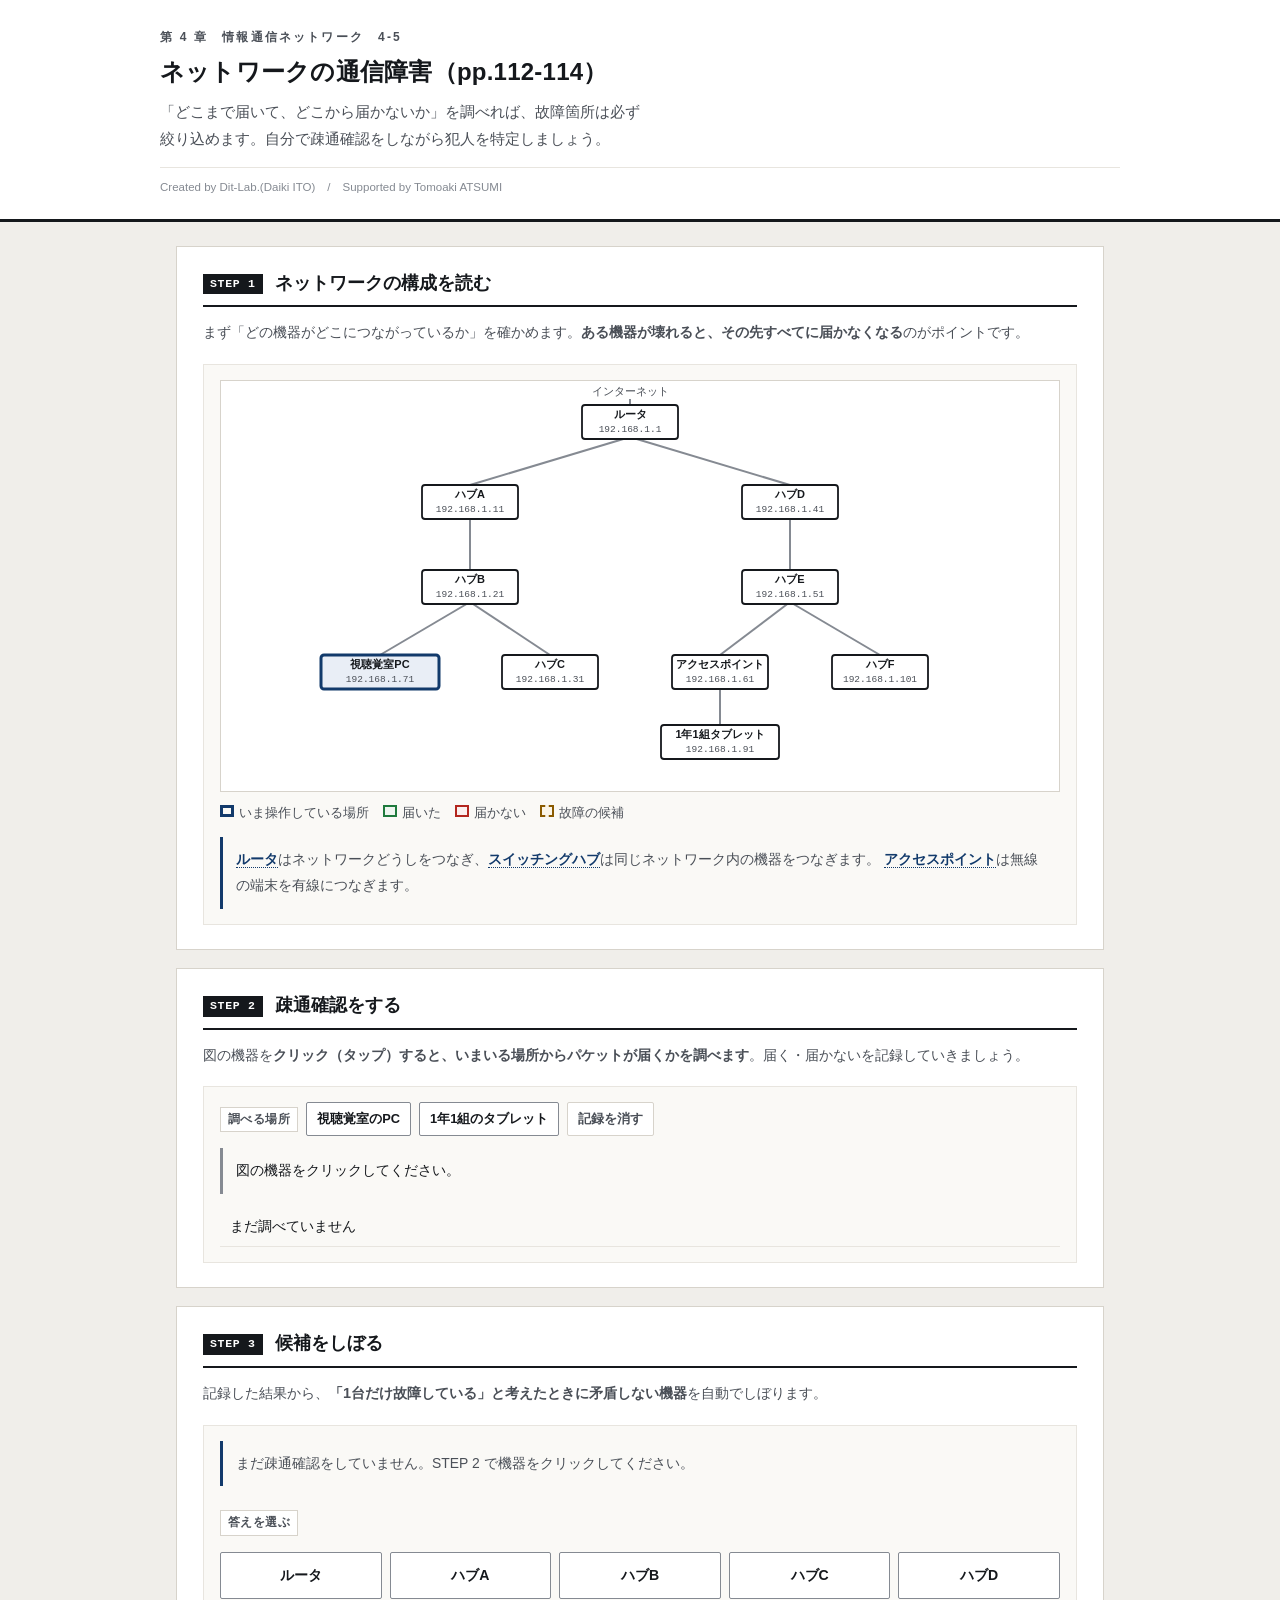
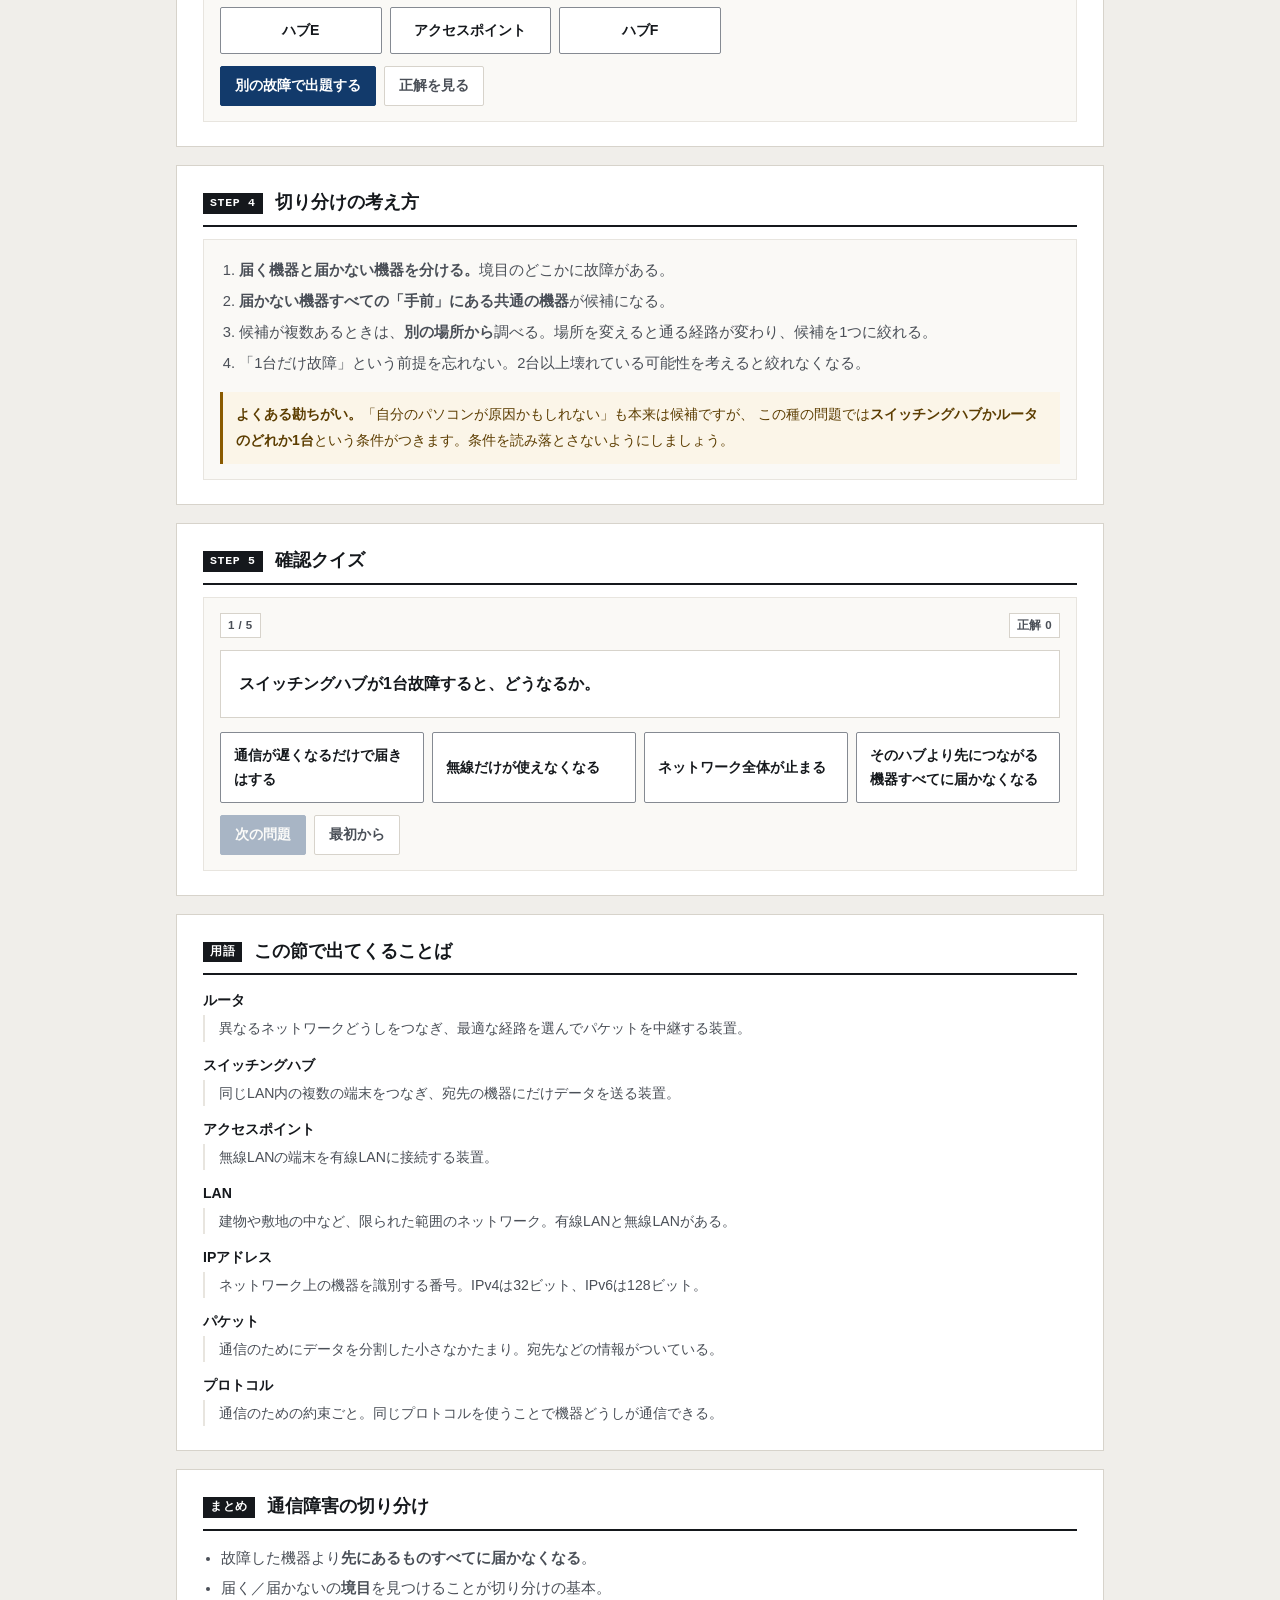
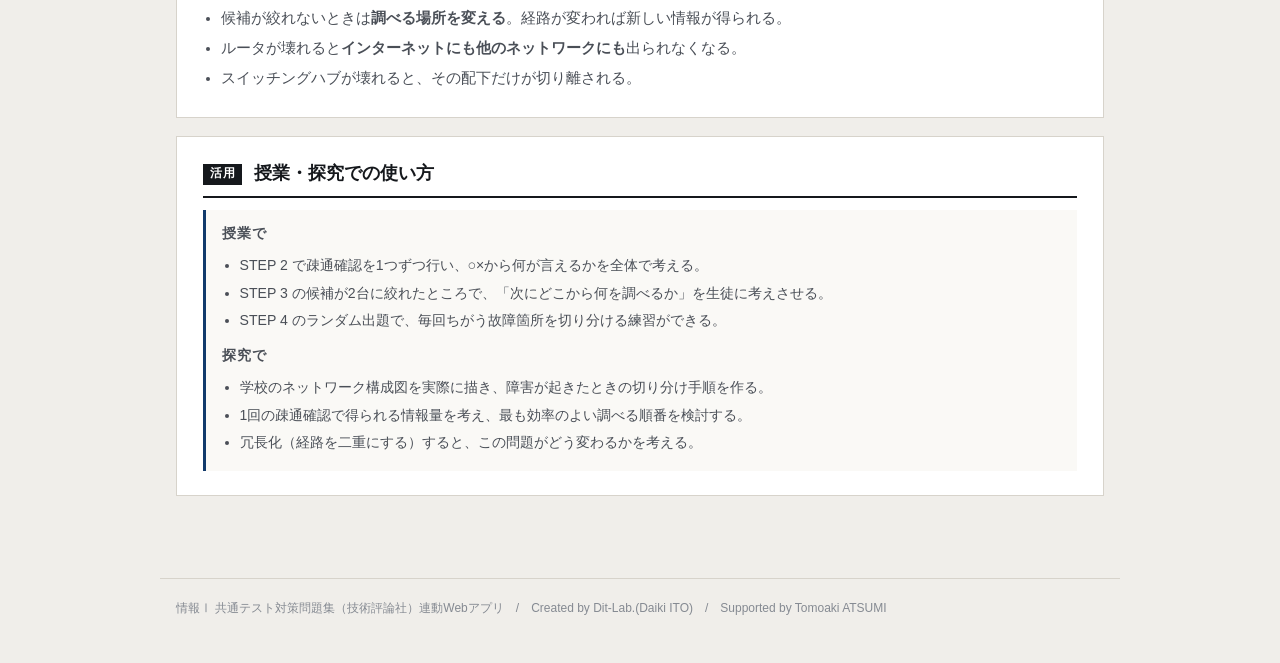
==== index.html @ 3ddbb8f8 "feat: Streamlit版を静的Webアプリ化。疎通確認による切り分け・候補の自動絞り込み・ランダム出題に対応" ====
<!DOCTYPE html>
<html lang="ja">
<head>
<meta charset="UTF-8">
<meta name="viewport" content="width=device-width, initial-scale=1.0">
<title>ネットワークの通信障害｜情報Ⅰ共通テスト対策問題集</title>
<meta name="description" content="「どこまで届いて、どこから届かないか」を調べれば、故障箇所は必ず絞り込めます。自分で疎通確認をしながら犯人を特定しましょう。">
<link rel="icon" href="data:image/svg+xml,%3Csvg xmlns=%22http://www.w3.org/2000/svg%22 viewBox=%220 0 32 32%22%3E%3Crect width=%2232%22 height=%2232%22 fill=%22%2315181c%22/%3E%3Ctext x=%2216%22 y=%2222%22 font-size=%2218%22 font-family=%22monospace%22 fill=%22%23fff%22 text-anchor=%22middle%22%3E01%3C/text%3E%3C/svg%3E">
<link rel="stylesheet" href="css/style.css">
<link rel="stylesheet" href="css/app.css">
</head>
<body>

<header class="app-header">
  <div class="inner">
    <span class="eyebrow">第 4 章　情報通信ネットワーク　4-5</span>
    <h1>ネットワークの通信障害（pp.112-114）</h1>
    <p class="lead">「どこまで届いて、どこから届かないか」を調べれば、故障箇所は必ず絞り込めます。自分で疎通確認をしながら犯人を特定しましょう。</p>
    <p class="credit">Created by Dit-Lab.(Daiki ITO)　/　Supported by Tomoaki ATSUMI</p>
  </div>
</header>

<main class="wrap">
  <section class="step" id="step1">
    <h2><span class="no">STEP 1</span>ネットワークの構成を読む</h2>
    <p class="desc">まず「どの機器がどこにつながっているか」を確かめます。<strong>ある機器が壊れると、その先すべてに届かなくなる</strong>のがポイントです。</p>

    <div class="panel">
      <div id="topoBox"></div>
      <div class="legend2" style="display:flex;gap:14px;flex-wrap:wrap;font-size:.79rem;color:var(--ink-2);margin-top:10px;align-items:center">
        <span><i style="display:inline-block;width:14px;height:12px;border:3px solid #123a6b;margin-right:5px"></i>いま操作している場所</span>
        <span><i style="display:inline-block;width:14px;height:12px;border:2px solid #1f7a3d;background:#eef6f0;margin-right:5px"></i>届いた</span>
        <span><i style="display:inline-block;width:14px;height:12px;border:2px solid #b3261e;background:#fbefee;margin-right:5px"></i>届かない</span>
        <span><i style="display:inline-block;width:14px;height:12px;border:2px dashed #8a5a00;background:#fbf5e8;margin-right:5px"></i>故障の候補</span>
      </div>
      <div class="note info" style="margin-top:12px">
        <span class="term" data-t="ルータ">ルータ</span>はネットワークどうしをつなぎ、<span class="term" data-t="スイッチングハブ">スイッチングハブ</span>は同じネットワーク内の機器をつなぎます。
        <span class="term" data-t="アクセスポイント">アクセスポイント</span>は無線の端末を有線につなぎます。
      </div>
    </div>
  </section>

  <section class="step" id="step2">
    <h2><span class="no">STEP 2</span>疎通確認をする</h2>
    <p class="desc">図の機器を<strong>クリック（タップ）すると、いまいる場所からパケットが届くかを調べます</strong>。届く・届かないを記録していきましょう。</p>

    <div class="panel">
      <div class="btn-row" style="margin-bottom:12px">
        <span class="badge">調べる場所</span>
        <button class="btn sm" data-from="pc1">視聴覚室のPC</button>
        <button class="btn sm" data-from="tab1">1年1組のタブレット</button>
        <button class="btn sm ghost" id="clearPing">記録を消す</button>
      </div>
      <div class="note" id="pingMsg">図の機器をクリックしてください。</div>
      <div class="tbl-scroll" style="margin-top:12px"><table class="tbl" id="pingTable"></table></div>
    </div>
  </section>

  <section class="step" id="step3">
    <h2><span class="no">STEP 3</span>候補をしぼる</h2>
    <p class="desc">記録した結果から、<strong>「1台だけ故障している」と考えたときに矛盾しない機器</strong>を自動でしぼります。</p>
    <div class="panel">
      <div class="note" id="suspectNote"></div>
      <div class="suspects" id="suspectList"></div>
      <div class="btn-row" style="margin-top:14px">
        <span class="badge">答えを選ぶ</span>
        <div class="choice4" id="answerBox" style="margin-top:8px;width:100%"></div>
      </div>
      <div class="note" id="answerFb" hidden style="margin-top:12px"></div>
      <div class="btn-row" style="margin-top:12px">
        <button class="btn primary" id="newCase">別の故障で出題する</button>
        <button class="btn ghost" id="reveal">正解を見る</button>
      </div>
    </div>
  </section>

  <section class="step" id="step4">
    <h2><span class="no">STEP 4</span>切り分けの考え方</h2>
    <div class="panel">
      <ol style="margin:0;padding-left:1.3em;color:var(--ink-2);font-size:.92rem;line-height:2.1">
        <li><strong>届く機器と届かない機器を分ける。</strong>境目のどこかに故障がある。</li>
        <li><strong>届かない機器すべての「手前」にある共通の機器</strong>が候補になる。</li>
        <li>候補が複数あるときは、<strong>別の場所から</strong>調べる。場所を変えると通る経路が変わり、候補を1つに絞れる。</li>
        <li>「1台だけ故障」という前提を忘れない。2台以上壊れている可能性を考えると絞れなくなる。</li>
      </ol>
      <div class="note warn" style="margin-top:14px">
        <strong>よくある勘ちがい。</strong>「自分のパソコンが原因かもしれない」も本来は候補ですが、
        この種の問題では<strong>スイッチングハブかルータのどれか1台</strong>という条件がつきます。条件を読み落とさないようにしましょう。
      </div>
    </div>
  </section>

  <section class="step" id="step5">
    <h2><span class="no">STEP 5</span>確認クイズ</h2>
    <div class="panel">
      <div class="qhead">
        <span class="badge" id="qProgress">1 / 1</span>
        <span class="badge">正解 <span class="score" id="qScore">0</span></span>
      </div>
      <div class="card-q"><div class="q-scene" id="qText"></div></div>
      <div class="choice4" id="qChoices"></div>
      <div class="note" id="qFb" hidden style="margin-top:12px"></div>
      <div class="btn-row" style="margin-top:12px">
        <button class="btn primary" id="qNext" disabled>次の問題</button>
        <button class="btn ghost" id="qReset">最初から</button>
      </div>
    </div>
  </section>

  <section class="step" id="glossary">
    <h2><span class="no">用語</span>この節で出てくることば</h2>
    <div id="glossBox"></div>
  </section>

  <section class="step">
    <h2><span class="no">まとめ</span>通信障害の切り分け</h2>
    <ul style="margin:0;padding-left:1.2em;color:var(--ink-2);font-size:.92rem;line-height:2.05">
      <li>故障した機器より<strong>先にあるものすべてに届かなくなる</strong>。</li>
      <li>届く／届かないの<strong>境目</strong>を見つけることが切り分けの基本。</li>
      <li>候補が絞れないときは<strong>調べる場所を変える</strong>。経路が変われば新しい情報が得られる。</li>
      <li>ルータが壊れると<strong>インターネットにも他のネットワークにも</strong>出られなくなる。</li>
      <li>スイッチングハブが壊れると、その配下だけが切り離される。</li>
    </ul>
  </section>

  <section class="step">
    <h2><span class="no">活用</span>授業・探究での使い方</h2>
    <div class="use-note">
      <h3>授業で</h3>
      <ul>
        <li>STEP 2 で疎通確認を1つずつ行い、○×から何が言えるかを全体で考える。</li>
        <li>STEP 3 の候補が2台に絞れたところで、「次にどこから何を調べるか」を生徒に考えさせる。</li>
        <li>STEP 4 のランダム出題で、毎回ちがう故障箇所を切り分ける練習ができる。</li>
      </ul>
      <h3 style="margin-top:12px">探究で</h3>
      <ul>
        <li>学校のネットワーク構成図を実際に描き、障害が起きたときの切り分け手順を作る。</li>
        <li>1回の疎通確認で得られる情報量を考え、最も効率のよい調べる順番を検討する。</li>
        <li>冗長化（経路を二重にする）すると、この問題がどう変わるかを考える。</li>
      </ul>
    </div>
  </section>

</main>

<footer class="app-footer">
  情報Ⅰ 共通テスト対策問題集（技術評論社）連動Webアプリ　/　Created by Dit-Lab.(Daiki ITO)　/　Supported by Tomoaki ATSUMI
</footer>

<script src="js/tools.js"></script>
<script src="js/chart.js"></script>
<script src="js/terms.js"></script>
<script src="js/app.js"></script>
</body>
</html>
---- css/style.css ----
/* =========================================================
   情報Ⅰ 共通テスト対策問題集 — Web アプリ共通スタイル
   紙面（参考書）に寄せた設計。装飾色は使わず、色は意味を持つときだけ。
   ========================================================= */

:root{
  --paper:#ffffff;
  --paper-2:#faf9f6;      /* うすい紙 */
  --bg:#f0eeea;           /* 台紙 */
  --ink:#15181c;
  --ink-2:#4a4f57;
  --ink-3:#858a92;
  --rule:#d7d3cb;         /* 罫線 */
  --rule-2:#e8e5df;
  --accent:#123a6b;       /* 濃紺。主要操作と現在地だけに使う */
  --accent-w:#e9eef6;
  --zero:#c0392b;         /* 左＝0 */
  --one:#1d4ed8;          /* 右＝1 */
  --ok:#1f7a3d;   --ok-bg:#eef6f0;
  --ng:#b3261e;   --ng-bg:#fbefee;
  --warn:#8a5a00; --warn-bg:#fbf5e8;
  --font:"Hiragino Kaku Gothic ProN","Hiragino Sans","Yu Gothic Medium","Yu Gothic",
         "Noto Sans JP",Meiryo,-apple-system,BlinkMacSystemFont,sans-serif;
  --mono:"SFMono-Regular",Menlo,Consolas,"Courier New",monospace;
}

*{box-sizing:border-box}
[hidden]{display:none !important}
html{-webkit-text-size-adjust:100%}
body{
  margin:0; background:var(--bg); color:var(--ink);
  font-family:var(--font); font-size:16px; line-height:1.85;
  font-feature-settings:"palt" 1;
}
h1,h2,h3,h4{line-height:1.45; margin:0; font-weight:700}
p{margin:0 0 .75em} p:last-child{margin-bottom:0}
a{color:var(--accent)}

/* ---------- 標題 ---------- */
.app-header{background:var(--paper); border-bottom:3px solid var(--ink); padding:26px 20px 20px}
.app-header .inner{max-width:960px; margin:0 auto}
.app-header .eyebrow{
  font-size:.75rem; font-weight:700; color:var(--ink-2); letter-spacing:.18em;
  display:block; margin-bottom:7px;
}
.app-header h1{font-size:1.5rem; letter-spacing:.01em}
.app-header .lead{font-size:.92rem; color:var(--ink-2); margin-top:9px; max-width:60ch}
.app-header .credit{
  font-size:.72rem; color:var(--ink-3); margin-top:14px;
  padding-top:9px; border-top:1px solid var(--rule-2);
}

/* ---------- 版面 ---------- */
.wrap{max-width:960px; margin:0 auto; padding:24px 16px 64px}
.step{background:var(--paper); border:1px solid var(--rule); padding:24px 26px; margin-bottom:18px}
.step > h2{
  display:flex; align-items:baseline; gap:12px; font-size:1.1rem;
  padding-bottom:9px; border-bottom:2px solid var(--ink); margin-bottom:12px;
}
.step > h2 .no{
  flex:none; font-family:var(--mono); font-size:.72rem; font-weight:700;
  background:var(--ink); color:var(--paper); padding:2px 7px; letter-spacing:.06em;
  position:relative; top:-2px;
}
.step > .desc{color:var(--ink-2); font-size:.9rem; margin-bottom:18px}
.step[hidden]{display:none}

.grid{display:grid; gap:20px}
.grid > *{min-width:0}          /* 子の中身で列が広がるのを防ぐ */
@media(min-width:800px){ .grid.c2{grid-template-columns:1fr 1fr} }

.panel{border:1px solid var(--rule-2); background:var(--paper-2); padding:15px 16px; min-width:0}
.panel > h3{
  font-size:.8rem; font-weight:700; color:var(--ink-2); letter-spacing:.08em;
  margin-bottom:12px; padding-bottom:6px; border-bottom:1px solid var(--rule);
}

/* ---------- 部品 ---------- */
.btn{
  appearance:none; border:1px solid var(--ink-3); background:var(--paper); color:var(--ink);
  font-family:inherit; font-size:.88rem; font-weight:700; padding:8px 14px;
  border-radius:2px; cursor:pointer; min-height:40px; line-height:1.4;
  transition:background .12s, border-color .12s, color .12s;
}
.btn:hover:not(:disabled){background:var(--accent-w); border-color:var(--accent); color:var(--accent)}
.btn:disabled{opacity:.35; cursor:not-allowed}
.btn.primary{background:var(--accent); color:var(--paper); border-color:var(--accent)}
.btn.primary:hover:not(:disabled){background:#0d2c53; color:var(--paper)}
.btn.ghost{border-color:var(--rule); color:var(--ink-2)}
.btn.sm{font-size:.8rem; padding:5px 10px; min-height:34px}
.btn-row{display:flex; flex-wrap:wrap; gap:8px; align-items:center}

/* タブ（見出し下線式） */
.seg{display:flex; gap:0; border-bottom:1px solid var(--rule)}
.seg button{
  appearance:none; border:0; background:transparent; font-family:inherit; font-size:.88rem;
  font-weight:700; color:var(--ink-3); padding:9px 4px; margin-right:26px; cursor:pointer;
  border-bottom:3px solid transparent; margin-bottom:-1px; min-height:40px;
}
.seg button:hover{color:var(--ink-2)}
.seg button[aria-pressed="true"]{color:var(--ink); border-bottom-color:var(--accent)}

label.fld{display:block; font-size:.78rem; font-weight:700; color:var(--ink-2); margin-bottom:5px; letter-spacing:.04em}
input[type=text], textarea, input[type=number]{
  width:100%; font-family:inherit; font-size:1rem; color:var(--ink);
  border:1px solid var(--ink-3); border-radius:2px; padding:9px 11px;
  background:var(--paper); min-height:42px;
}
input:focus, textarea:focus{outline:2px solid var(--accent); outline-offset:-1px; border-color:var(--accent)}
.btn:focus-visible, .seg button:focus-visible, .node-card:focus-visible{outline:2px solid var(--accent); outline-offset:2px}
textarea{resize:vertical; line-height:1.7}
.mono{font-family:var(--mono)}

table.tbl{width:100%; border-collapse:collapse; font-size:.89rem}
table.tbl th, table.tbl td{border-bottom:1px solid var(--rule-2); padding:7px 10px; text-align:right}
table.tbl th:first-child, table.tbl td:first-child{text-align:left}
table.tbl thead th{border-bottom:1.5px solid var(--ink); font-size:.76rem; color:var(--ink-2); font-weight:700; white-space:nowrap}
.tbl-scroll{overflow-x:auto; -webkit-overflow-scrolling:touch; max-width:100%}

.note{padding:10px 13px; font-size:.87rem; border-left:3px solid var(--ink-3); background:var(--paper-2)}
.note.ok{background:var(--ok-bg); border-left-color:var(--ok); color:#123f22}
.note.ng{background:var(--ng-bg); border-left-color:var(--ng); color:#6d1a15}
.note.info{background:var(--paper-2); border-left-color:var(--accent); color:var(--ink-2)}
.note.warn{background:var(--warn-bg); border-left-color:var(--warn); color:#5c3d00}
.note[hidden]{display:none}

.badge{
  display:inline-block; font-size:.72rem; font-weight:700; padding:1px 7px;
  border:1px solid var(--rule); color:var(--ink-2); background:var(--paper); letter-spacing:.04em;
}

/* 数値は罫線で仕切るだけ。カードにしない */
.metrics{display:flex; flex-wrap:wrap; gap:0; border-top:1px solid var(--rule)}
.metric{flex:1 1 130px; padding:11px 14px 11px 0; border-right:1px solid var(--rule-2)}
.metric:last-child{border-right:0}
.metric .k{font-size:.74rem; color:var(--ink-3); font-weight:700; letter-spacing:.05em}
.metric .v{font-size:1.6rem; font-weight:700; line-height:1.3; font-family:var(--mono); letter-spacing:-.01em}
.metric .s{font-size:.76rem; color:var(--ink-2)}

.bit0{color:var(--zero); font-weight:700}
.bit1{color:var(--one); font-weight:700}

.app-footer{
  max-width:960px; margin:0 auto; padding:18px 16px 44px; color:var(--ink-3);
  font-size:.75rem; border-top:1px solid var(--rule);
}
.sr-only{position:absolute;width:1px;height:1px;overflow:hidden;clip:rect(0 0 0 0);white-space:nowrap}

@media(max-width:640px){
  body{font-size:15px}
  .app-header{padding:20px 16px 16px}
  .app-header h1{font-size:1.16rem}
  .wrap{padding:16px 12px 52px}
  .step{padding:18px 15px}
  .seg button{margin-right:18px; font-size:.84rem}
  .metric{flex-basis:50%; border-right:0}
}
@media (prefers-reduced-motion:reduce){ *{animation:none!important; transition:none!important} }

/* ---------- 自分のデータ・共有・印刷 ---------- */
.toolbar{display:flex; flex-wrap:wrap; gap:8px; align-items:center; margin-top:12px;
  padding-top:12px; border-top:1px solid var(--rule-2)}
.toolbar .hint{font-size:.78rem; color:var(--ink-3)}
.paste-area{width:100%; min-height:110px; font-family:var(--mono); font-size:.86rem}
.use-note{background:var(--paper-2); border-left:3px solid var(--accent); padding:14px 16px; font-size:.88rem}
.use-note h3{font-size:.86rem; letter-spacing:.06em; margin-bottom:8px; color:var(--ink-2)}
.use-note ol, .use-note ul{margin:0; padding-left:1.25em; line-height:1.95; color:var(--ink-2)}

@media print{
  body{background:#fff}
  .app-header{border-bottom:2px solid #000}
  .step{border:1px solid #bbb; break-inside:avoid; page-break-inside:avoid; margin-bottom:12px}
  .btn, .seg, .toolbar, input[type=range]{display:none !important}
  .note{border-left-width:2px}
  a[href]:after{content:""}
}

/* ---------- 入力グリッド ---------- */
.dg-scroll{overflow:auto; -webkit-overflow-scrolling:touch; border:1px solid var(--rule); background:var(--paper); max-height:420px}
table.dg{border-collapse:collapse; font-family:var(--mono); font-size:.9rem; min-width:100%}
table.dg th, table.dg td{border:1px solid var(--rule-2); padding:0}
table.dg thead th{background:var(--paper-2); position:sticky; top:0; z-index:2}
table.dg .dg-n{background:var(--paper-2); color:var(--ink-3); font-size:.76rem; font-weight:400;
  text-align:center; min-width:34px; padding:0 4px; position:sticky; left:0; z-index:1}
table.dg .dg-corner{background:var(--paper-2); min-width:34px; position:sticky; left:0; z-index:3}
table.dg .dg-act{background:var(--paper-2); width:34px}
.dg-h, .dg-c{width:100%; min-width:96px; border:0; background:transparent; font-family:inherit;
  font-size:.9rem; padding:8px 9px; color:var(--ink); min-height:38px}
.dg-h{font-weight:700; font-family:var(--font); font-size:.82rem; color:var(--ink-2)}
.dg-c.num{text-align:right}
.dg-c:focus, .dg-h:focus{outline:2px solid var(--accent); outline-offset:-2px; background:var(--accent-w)}
.dg-del{border:0; background:transparent; color:var(--ink-3); cursor:pointer; width:32px; height:34px; font-size:1rem}
.dg-del:hover{color:var(--ng)}
.dg-tools{display:flex; flex-wrap:wrap; gap:8px; align-items:center; margin-top:10px}
.dg-hint{font-size:.76rem; color:var(--ink-3)}

/* ---------- ファイル読み込み ---------- */
.filebox{display:flex; flex-wrap:wrap; gap:10px; align-items:center; padding:12px;
  border:1px dashed var(--rule); background:var(--paper-2)}
.filebox input[type=file]{font-size:.85rem; font-family:inherit; max-width:100%}
.filebox .sel{max-width:220px}
.filelabel{display:inline-flex; align-items:center; gap:6px; font-size:.85rem; font-weight:700;
  border:1px solid var(--ink-3); background:var(--paper); padding:8px 14px; border-radius:2px; cursor:pointer; min-height:40px}
.filelabel:hover{border-color:var(--accent); color:var(--accent); background:var(--accent-w)}
.filelabel input{display:none}

/* ---------- 用語解説 ---------- */
.term{position:relative; border-bottom:1.5px dotted var(--accent); cursor:help; color:var(--accent); font-weight:700}
.term .term-pop{display:none; position:absolute; left:0; top:1.7em; z-index:50; width:min(300px,78vw);
  background:var(--paper); border:1px solid var(--ink-3); box-shadow:0 6px 20px rgba(0,0,0,.14);
  padding:10px 12px; font-size:.82rem; font-weight:400; color:var(--ink-2); line-height:1.75;
  border-left:3px solid var(--accent); cursor:auto; text-align:left}
.term .term-pop b{display:block; color:var(--ink); font-size:.86rem; margin-bottom:3px}
.term.open .term-pop{display:block}
dl.gloss{margin:0; font-size:.88rem}
dl.gloss dt{font-weight:700; color:var(--ink); margin-top:10px}
dl.gloss dt:first-child{margin-top:0}
dl.gloss dd{margin:2px 0 0; color:var(--ink-2); line-height:1.85; padding-left:1em; border-left:2px solid var(--rule-2)}
@media print{ .term{border-bottom:0; color:inherit} .term .term-pop{display:none !important} }

/* ---------- スマホ・タブレット ---------- */
@media (max-width:1024px){
  /* iOS で入力時に画面が勝手に拡大するのを防ぐ（16px 未満だとズームする） */
  input[type=text], input[type=number], textarea, select, .dg-c, .dg-h{ font-size:16px }
  .dg-c, .dg-h{ min-width:110px }
}
@media (max-width:820px){
  .grid.c2{grid-template-columns:1fr}
  .dg-scroll{max-height:340px}
  .filebox{flex-direction:column; align-items:stretch}
  .filebox .sel{max-width:100%}
  .term .term-pop{left:auto; right:0; width:min(280px,86vw)}
}
@media (max-width:480px){
  .step > h2{font-size:1rem; flex-wrap:wrap}
  .metrics{gap:0}
  .metric{flex-basis:50%; padding-right:10px}
  .metric .v{font-size:1.3rem}
  .btn{padding:8px 12px}
  .dg-tools{gap:6px}
  .dg-hint{width:100%}
}
/* タッチ操作でのスクロールを滑らかに */
.tbl-scroll, .dg-scroll, .tree-box{ -webkit-overflow-scrolling:touch; overscroll-behavior-x:contain }
---- css/app.css ----
.qhead{display:flex; justify-content:space-between; align-items:center; margin-bottom:12px}
.card-q{border:1px solid var(--rule); background:var(--paper); padding:18px; margin-bottom:14px}
.q-scene{font-size:1rem; font-weight:700; line-height:1.9}
.choice4{display:grid; gap:8px; grid-template-columns:repeat(auto-fit,minmax(160px,1fr))}
.choice4 .btn{text-align:left; line-height:1.65; padding:11px 13px}
.choice4 .btn.correct{background:var(--ok-bg); border-color:var(--ok); color:var(--ok)}
.choice4 .btn.wrong{background:var(--ng-bg); border-color:var(--ng); color:var(--ng)}
.choice4.locked{pointer-events:none}
.sel{width:100%; font-family:inherit; font-size:.95rem; padding:9px 11px; min-height:42px;
  border:1px solid var(--ink-3); border-radius:2px; background:var(--paper); color:var(--ink)}
input[type=range]{width:100%; accent-color:var(--accent); height:34px}
.why{font-size:.85rem; color:var(--ink-2); line-height:1.85}
.eqbox{font-family:var(--mono); font-size:1.02rem; font-weight:700; text-align:center; padding:14px;
  border:1px solid var(--rule); background:var(--paper-2); line-height:1.8}
.blankin{border:1.5px solid var(--accent); background:#fff; padding:6px 8px; text-align:center;
  font-family:var(--mono); min-height:38px; font-size:.95rem; max-width:120px}
.blankin.ok{border-color:var(--ok); background:var(--ok-bg)}
.blankin.ng{border-color:var(--ng); background:var(--ng-bg)}
table.tbl td .blankin{width:100%; max-width:none}
#topoBox{border:1px solid var(--rule); background:var(--paper); overflow-x:auto}
#topoBox svg{display:block; margin:0 auto}
svg .dev{fill:#fff; stroke:#15181c; stroke-width:1.8; cursor:pointer}
svg .dev.here{fill:#e9eef6; stroke:#123a6b; stroke-width:3}
svg .dev.ok{fill:#eef6f0; stroke:#1f7a3d; stroke-width:2.6}
svg .dev.ng{fill:#fbefee; stroke:#b3261e; stroke-width:2.6}
svg .dev.suspect{fill:#fbf5e8; stroke:#8a5a00; stroke-width:3; stroke-dasharray:5 3}
svg .dev.broken{fill:#b3261e; stroke:#7f1d1d; stroke-width:2.6}
svg .link{stroke:#858a92; stroke-width:2}
svg .link.dead{stroke:#e0dcd4; stroke-dasharray:4 4}
svg .dname{font-size:11px; font-weight:700; text-anchor:middle; fill:#15181c; pointer-events:none}
svg .dip{font-size:9.5px; text-anchor:middle; fill:#4a4f57; font-family:monospace; pointer-events:none}
#pingTable td{font-family:var(--mono)}
#pingTable td:first-child{font-family:var(--font)}
#pingTable td.ok{color:var(--ok); font-weight:700}
#pingTable td.ng{color:var(--ng); font-weight:700}
.suspects{display:flex; gap:8px; flex-wrap:wrap; margin-top:10px}
.suspects .s{border:1px solid var(--warn); background:var(--warn-bg); padding:6px 12px; font-size:.86rem; font-weight:700}
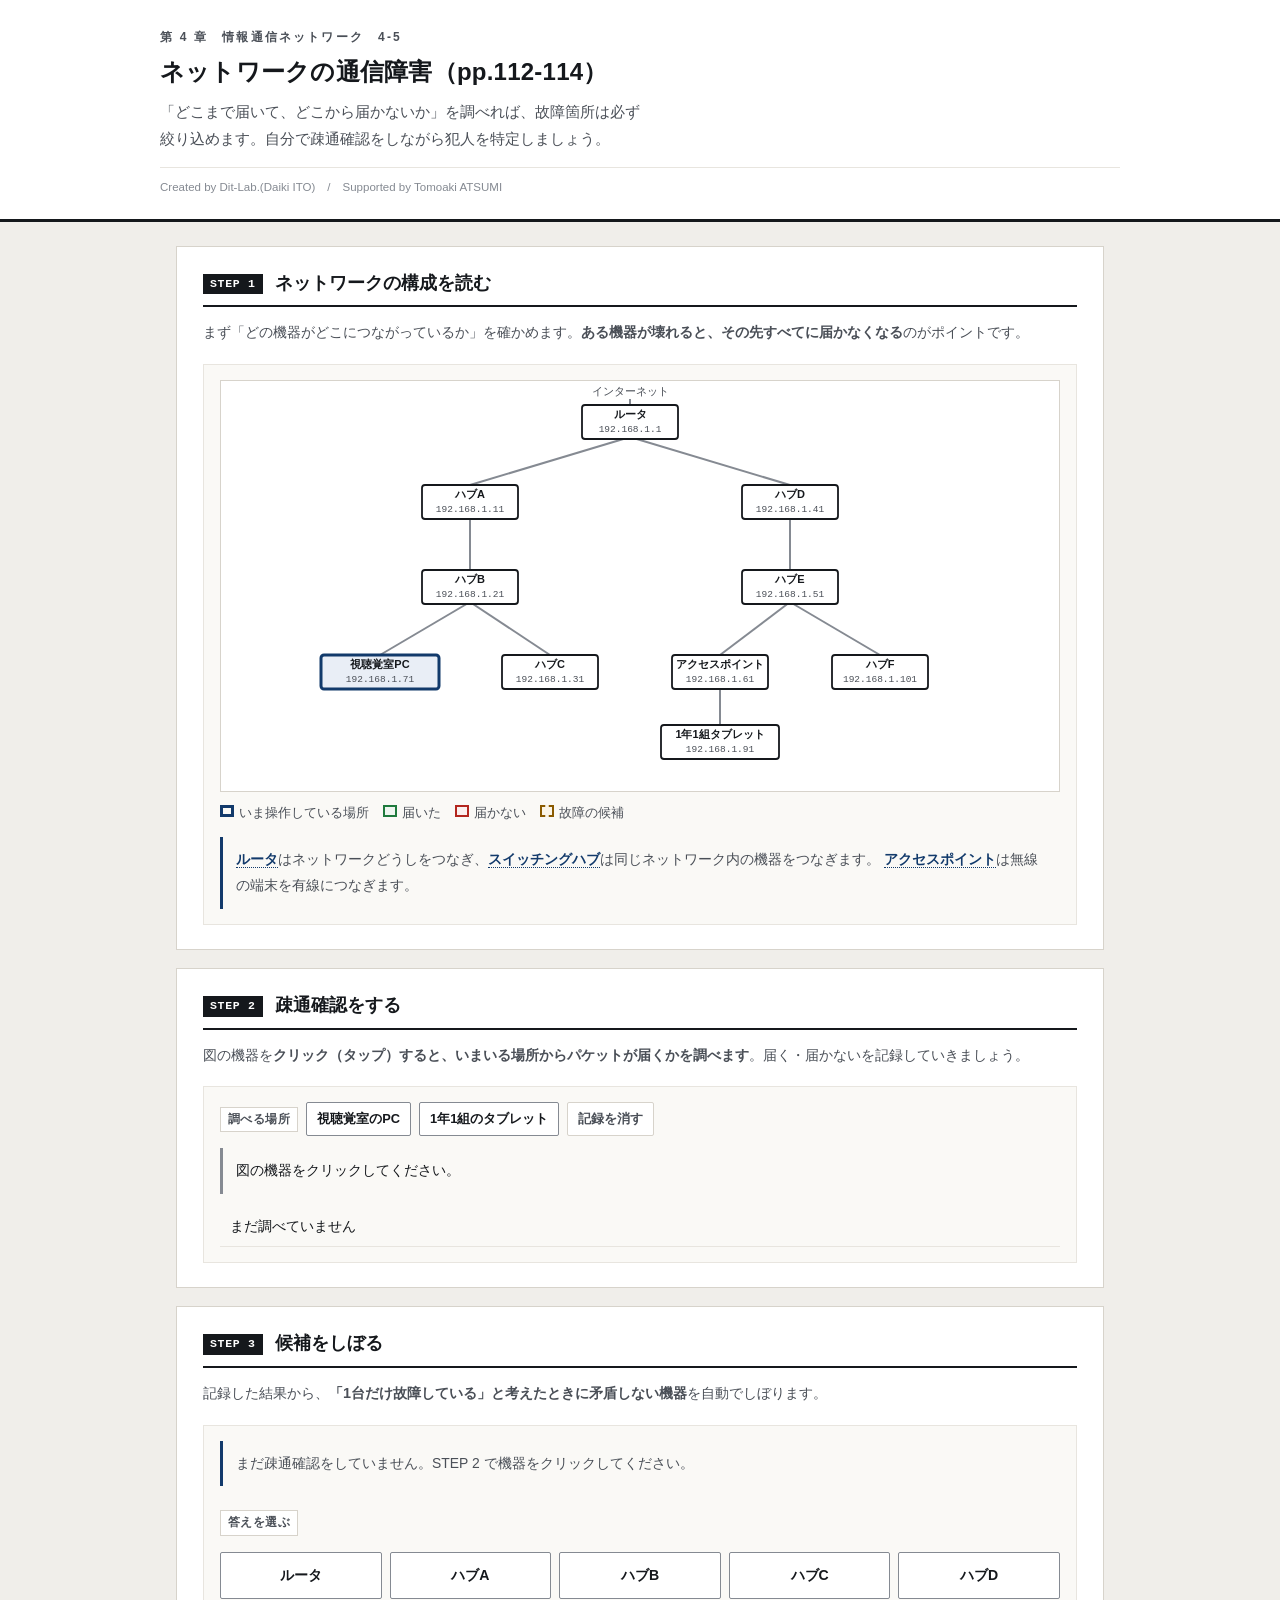
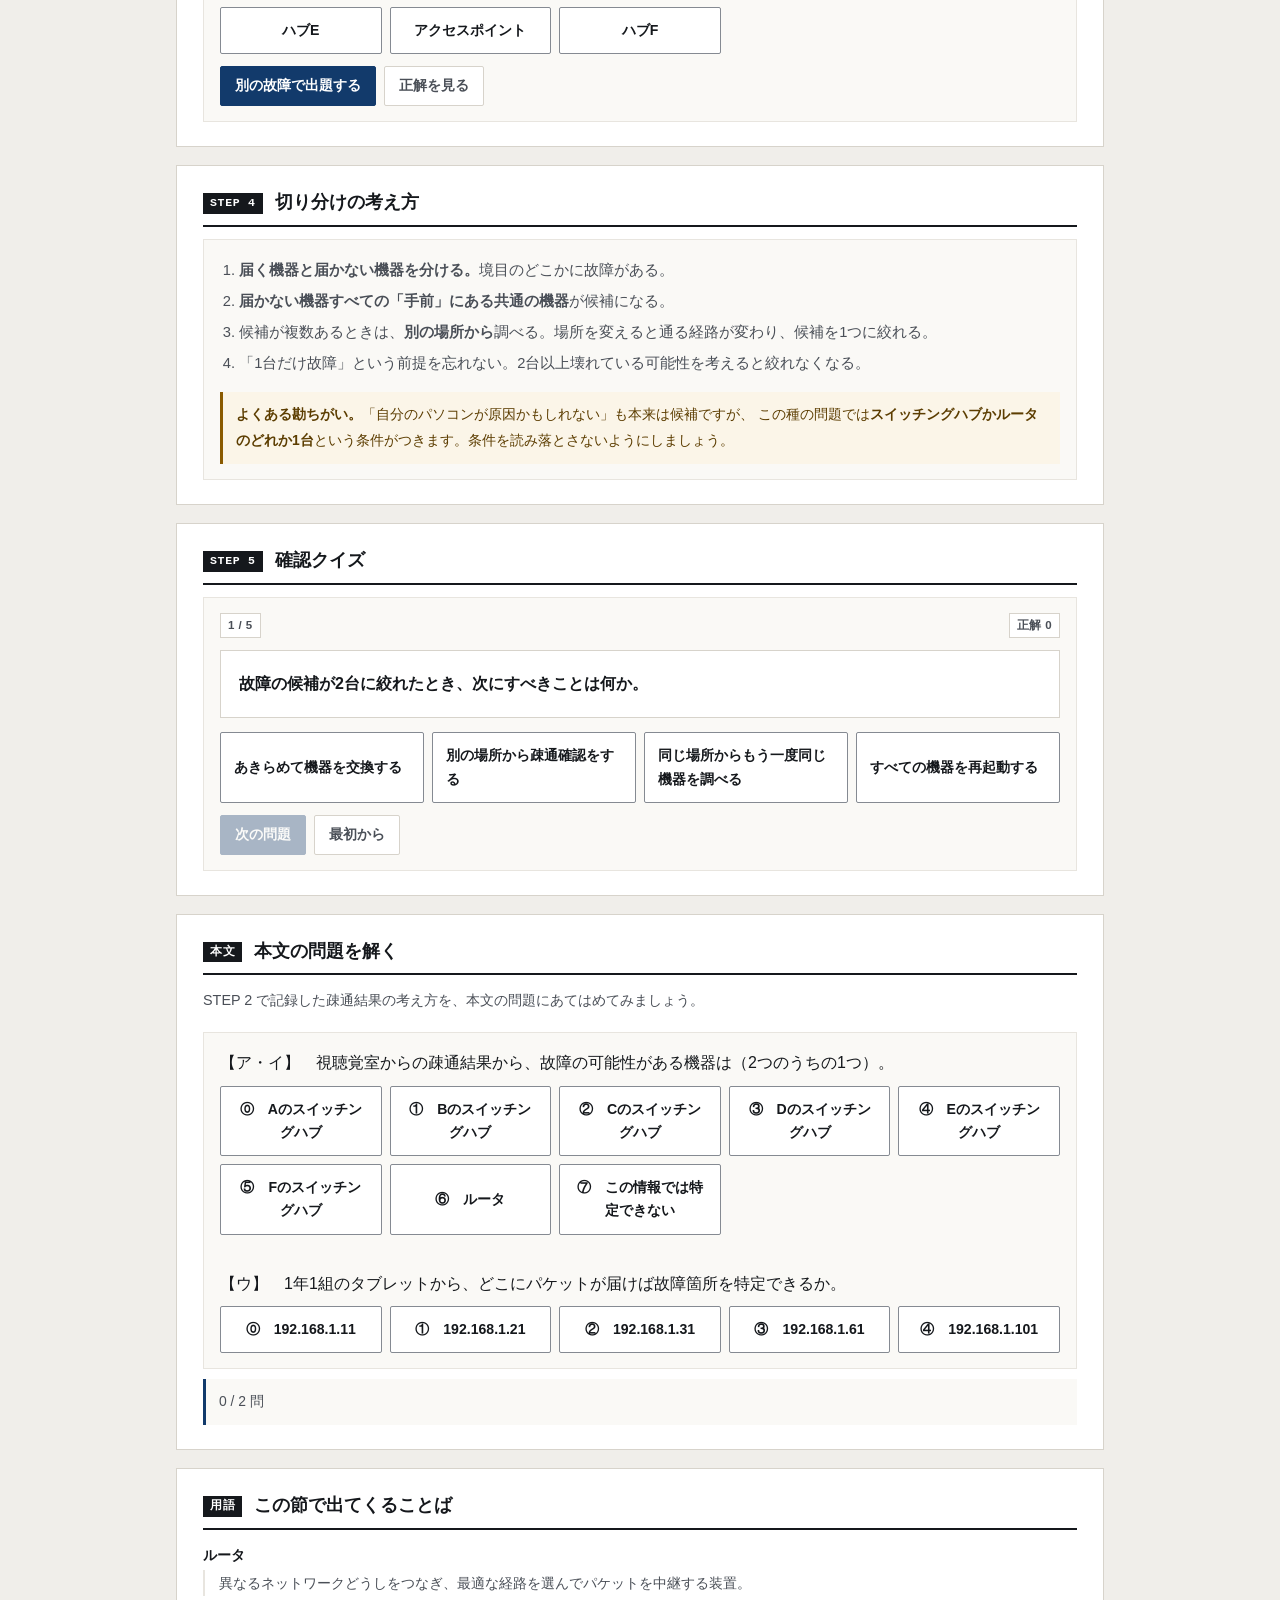
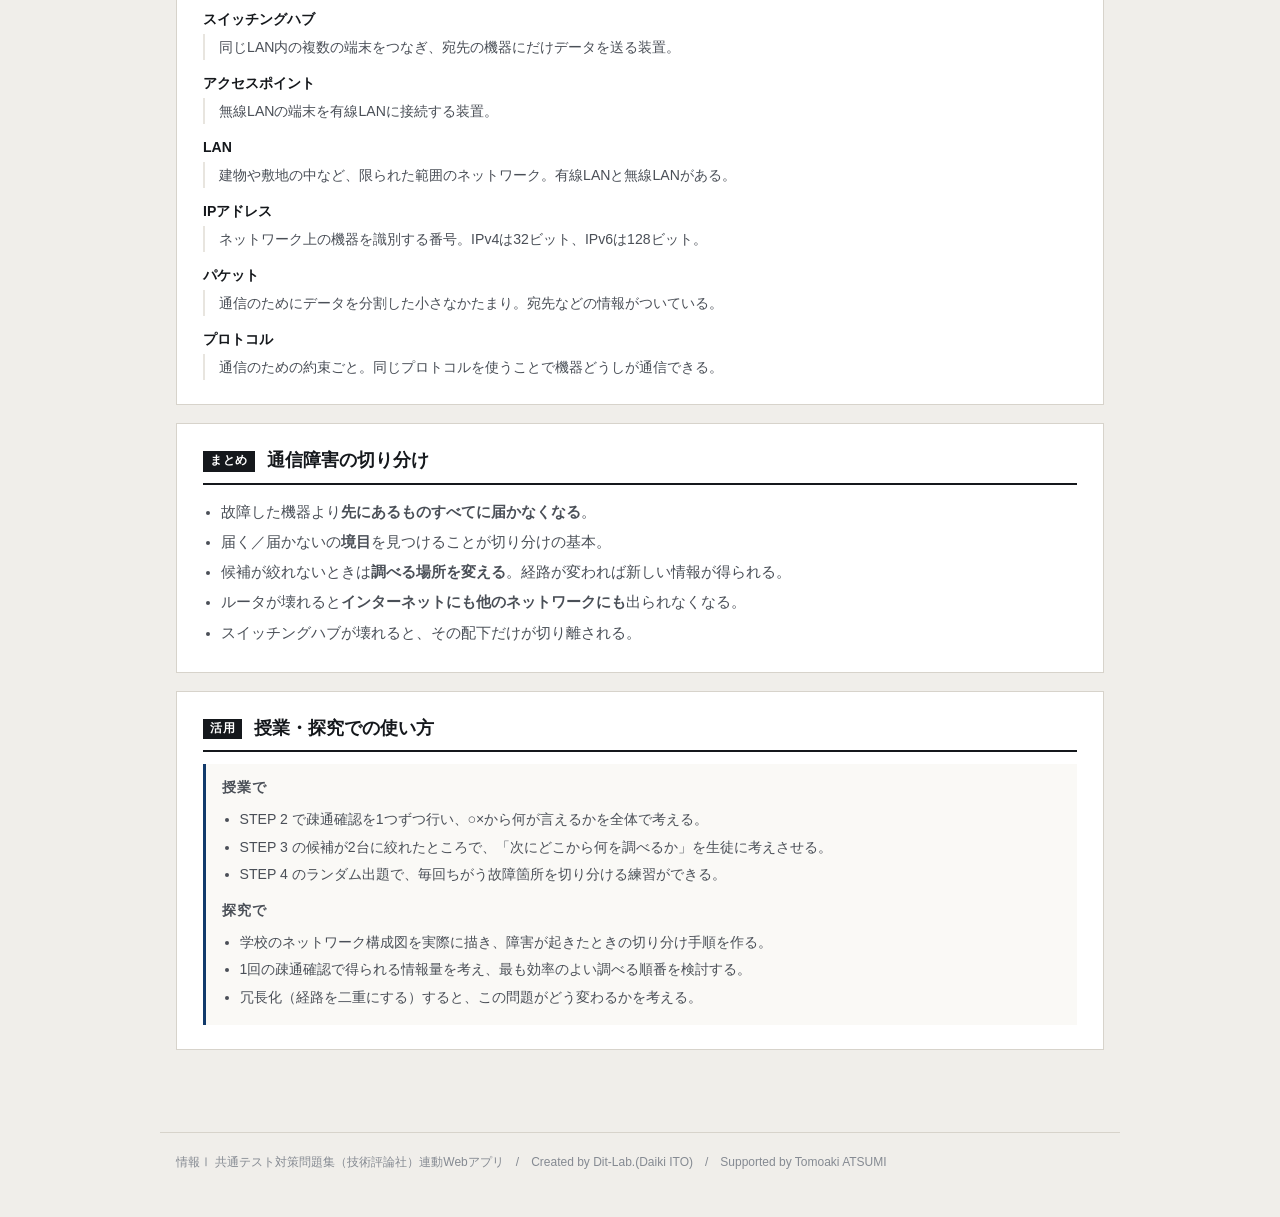
==== commit 7511be13: "feat: 本文の問題（空欄と解答群）をアプリ内で解けるセクションを追加。本文の答えと解説を明示" ====
--- a/index.html
+++ b/index.html
@@ -6,8 +6,8 @@
 <title>ネットワークの通信障害｜情報Ⅰ共通テスト対策問題集</title>
 <meta name="description" content="「どこまで届いて、どこから届かないか」を調べれば、故障箇所は必ず絞り込めます。自分で疎通確認をしながら犯人を特定しましょう。">
 <link rel="icon" href="data:image/svg+xml,%3Csvg xmlns=%22http://www.w3.org/2000/svg%22 viewBox=%220 0 32 32%22%3E%3Crect width=%2232%22 height=%2232%22 fill=%22%2315181c%22/%3E%3Ctext x=%2216%22 y=%2222%22 font-size=%2218%22 font-family=%22monospace%22 fill=%22%23fff%22 text-anchor=%22middle%22%3E01%3C/text%3E%3C/svg%3E">
-<link rel="stylesheet" href="css/style.css">
-<link rel="stylesheet" href="css/app.css">
+<link rel="stylesheet" href="css/style.css?v=239696b1">
+<link rel="stylesheet" href="css/app.css?v=338fa21e">
 </head>
 <body>
 
@@ -107,6 +107,13 @@
     </div>
   </section>
 
+  <section class="step" id="stepBook">
+    <h2><span class="no">本文</span>本文の問題を解く</h2>
+    <p class="desc">STEP 2 で記録した疎通結果の考え方を、本文の問題にあてはめてみましょう。</p>
+    <div class="panel" id="bookBox"></div>
+    <div class="note" id="bookNote" style="margin-top:10px"></div>
+  </section>
+
   <section class="step" id="glossary">
     <h2><span class="no">用語</span>この節で出てくることば</h2>
     <div id="glossBox"></div>
@@ -147,9 +154,10 @@
   情報Ⅰ 共通テスト対策問題集（技術評論社）連動Webアプリ　/　Created by Dit-Lab.(Daiki ITO)　/　Supported by Tomoaki ATSUMI
 </footer>
 
-<script src="js/tools.js"></script>
-<script src="js/chart.js"></script>
-<script src="js/terms.js"></script>
-<script src="js/app.js"></script>
+<script src="js/tools.js?v=c07db610"></script>
+<script src="js/chart.js?v=fb6e3be1"></script>
+<script src="js/terms.js?v=92038844"></script>
+<script src="js/quiz.js?v=5d6779cc"></script>
+<script src="js/app.js?v=69170e53"></script>
 </body>
 </html>
--- a/css/style.css
+++ b/css/style.css
@@ -242,3 +242,28 @@
 }
 /* タッチ操作でのスクロールを滑らかに */
 .tbl-scroll, .dg-scroll, .tree-box{ -webkit-overflow-scrolling:touch; overscroll-behavior-x:contain }
+
+/* 幅指定つきの入力欄がスマートフォンではみ出さないようにする */
+input[type=text], input[type=number], input[type=search], textarea, select{ max-width:100% }
+.btn-row > label{ min-width:0; max-width:100% }
+.btn-row > label input, .btn-row > label select{ max-width:100% }
+
+/* 共通：○×判定・並べかえ（quiz.js 用） */
+.abcde{border:1px solid var(--rule); border-radius:3px; overflow:hidden}
+.abcde > div{border-top:1px solid var(--rule); padding:10px 12px}
+.abcde > div:first-child{border-top:0}
+.abcde .st{display:flex; gap:10px; align-items:flex-start; flex-wrap:wrap}
+.abcde .st .k{font-weight:700; font-family:var(--mono); min-width:1.4em}
+.abcde .st .t{flex:1; min-width:12em}
+.abcde .jb{display:flex; gap:6px}
+.abcde .jb .btn{min-width:3.4em; padding:6px 10px; text-align:center}
+.prep{display:grid; grid-template-columns:repeat(auto-fit,minmax(150px,1fr)); gap:10px; margin-top:10px}
+.prep .slot{border:1px dashed var(--ink-3); border-radius:3px; padding:10px; min-height:92px; background:var(--paper)}
+.prep .slot.filled{border-style:solid}
+.prep .slot .tag{font:700 .74rem/1.4 var(--mono); color:var(--accent); display:block; margin-bottom:6px}
+.prep .slot .txt{font-size:.86rem; line-height:1.7}
+.cards{display:flex; flex-wrap:wrap; gap:8px; margin-top:10px}
+.cards .c{border:1px solid var(--ink-3); border-radius:3px; padding:9px 12px; background:var(--paper);
+  cursor:pointer; font-size:.88rem; max-width:100%; text-align:left; font-family:inherit; color:var(--ink)}
+.cards .c:hover{background:var(--warn-bg)}
+.cards .c.used{opacity:.35; pointer-events:none}
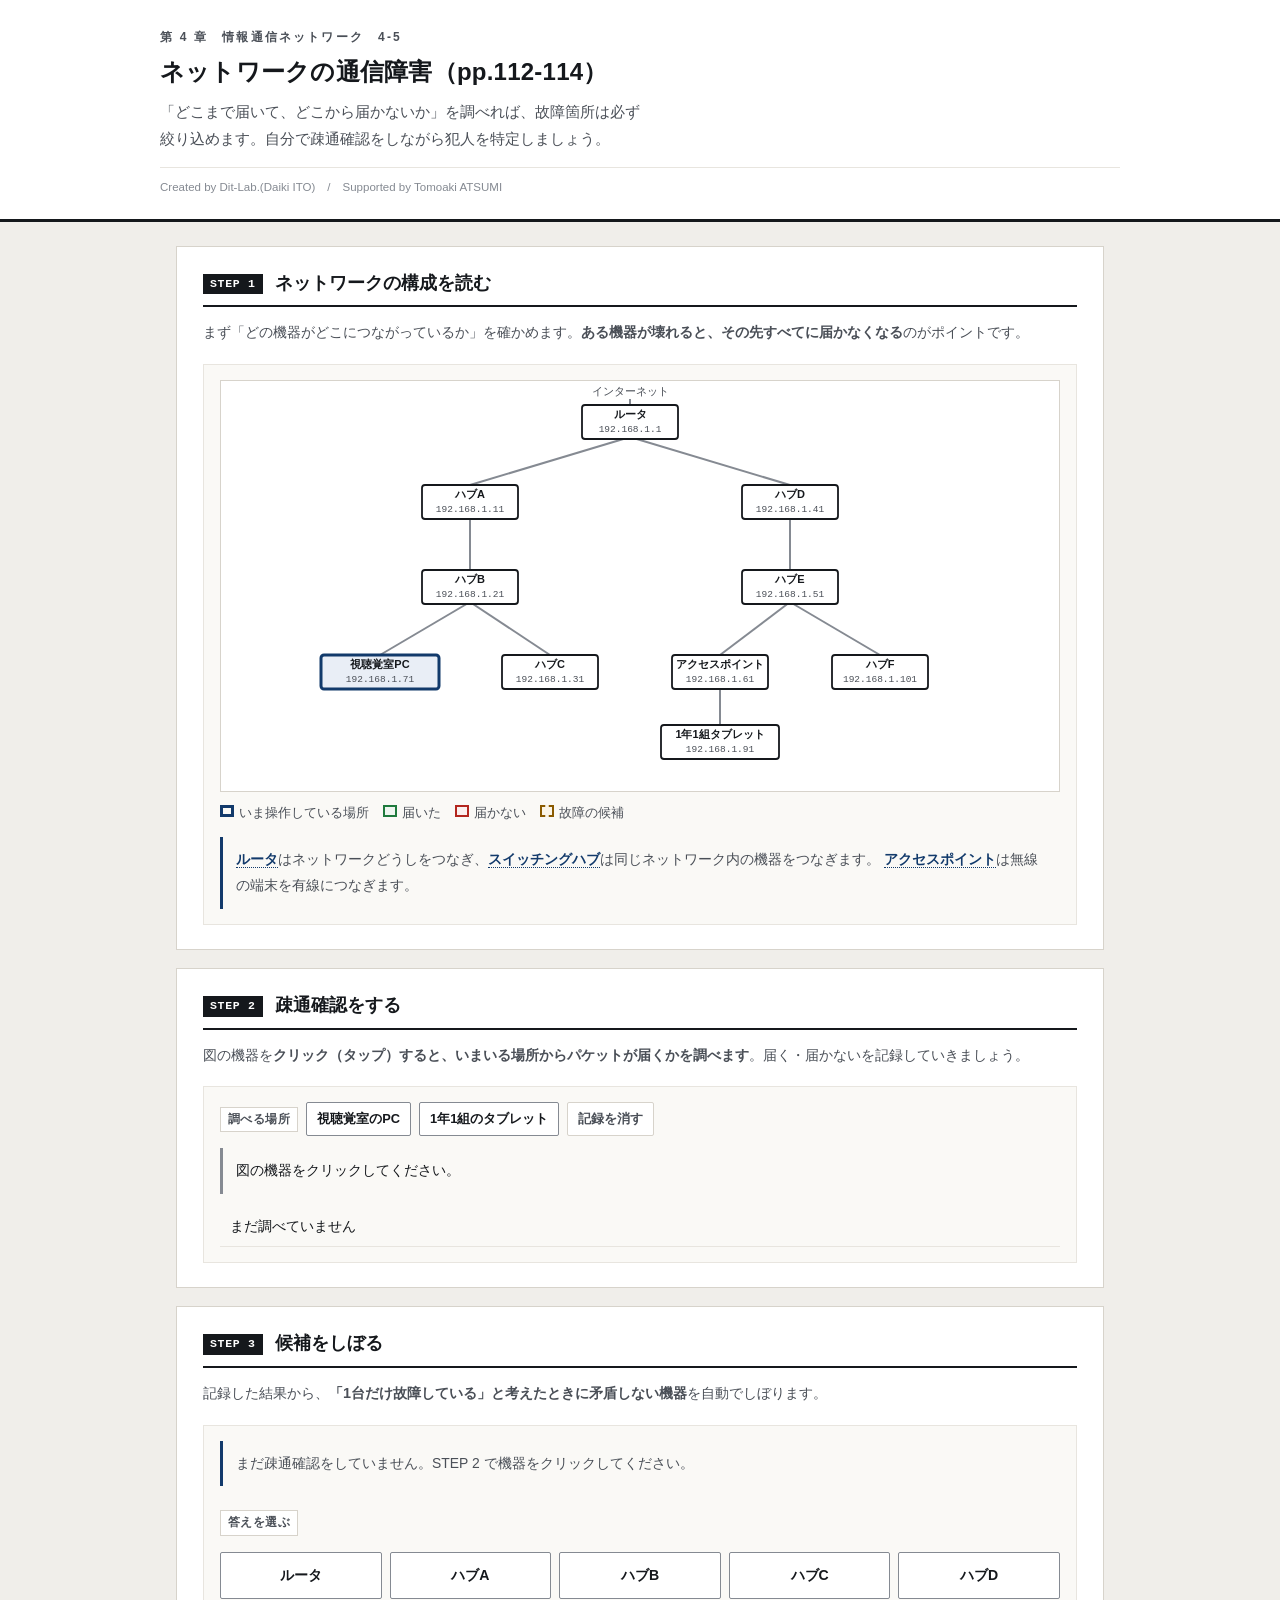
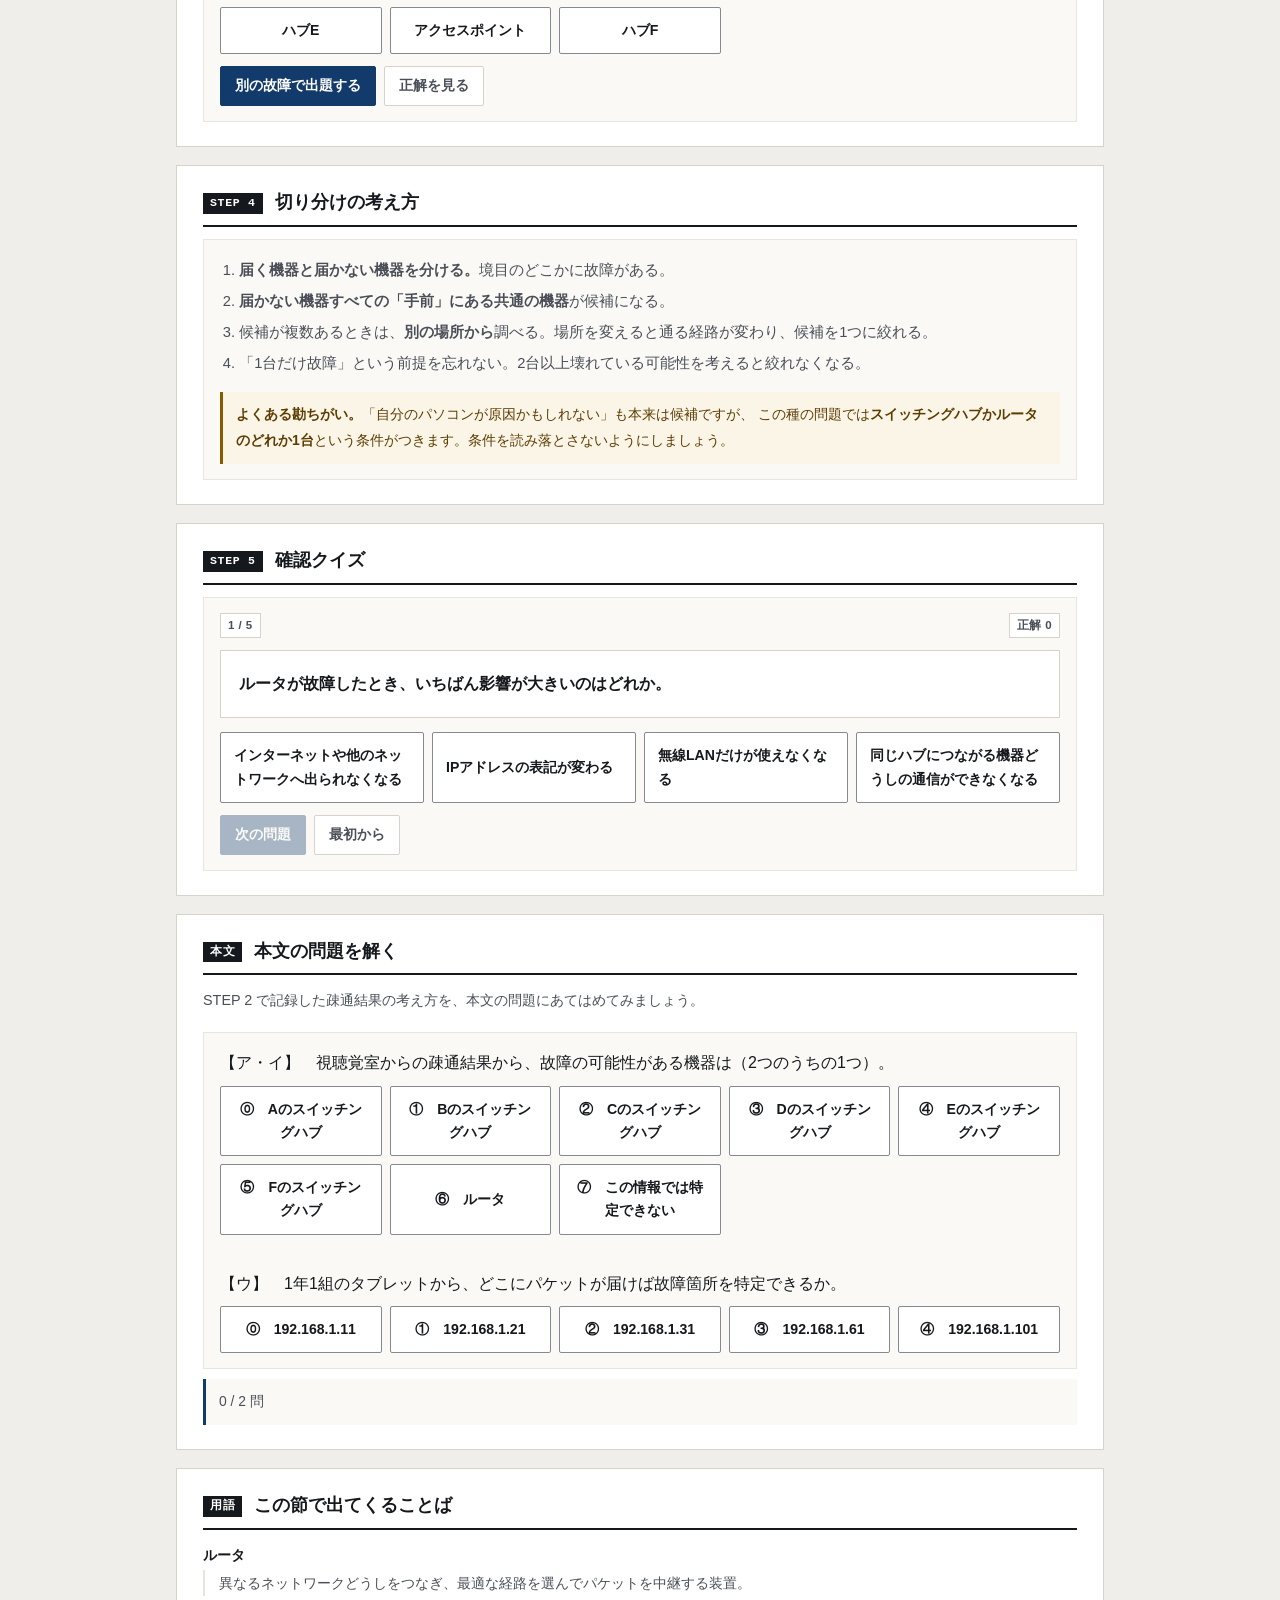
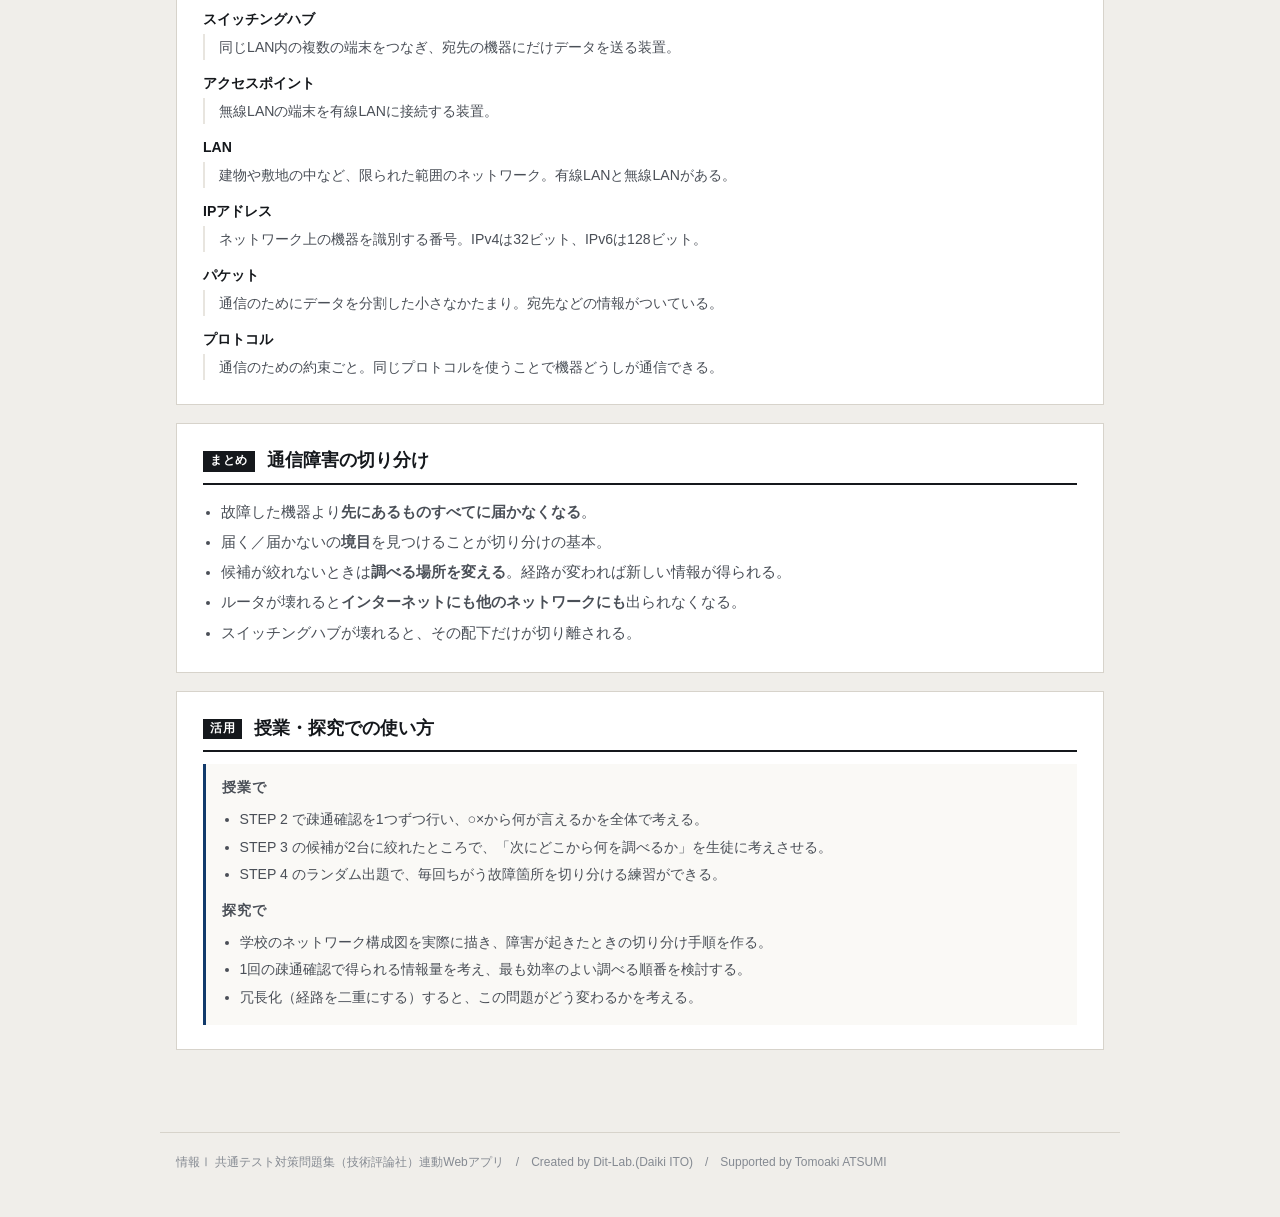
==== commit fba36033: "chore: 不要ファイルを整理（ツールの作業ファイル・未使用JS・残骸画像） - .omc/ .serena/ __pycache__/ を削除し .gitignore に追加 - 各アプリが実際に" ====
--- a/index.html
+++ b/index.html
@@ -155,7 +155,6 @@
 </footer>
 
 <script src="js/tools.js?v=c07db610"></script>
-<script src="js/chart.js?v=fb6e3be1"></script>
 <script src="js/terms.js?v=92038844"></script>
 <script src="js/quiz.js?v=5d6779cc"></script>
 <script src="js/app.js?v=69170e53"></script>
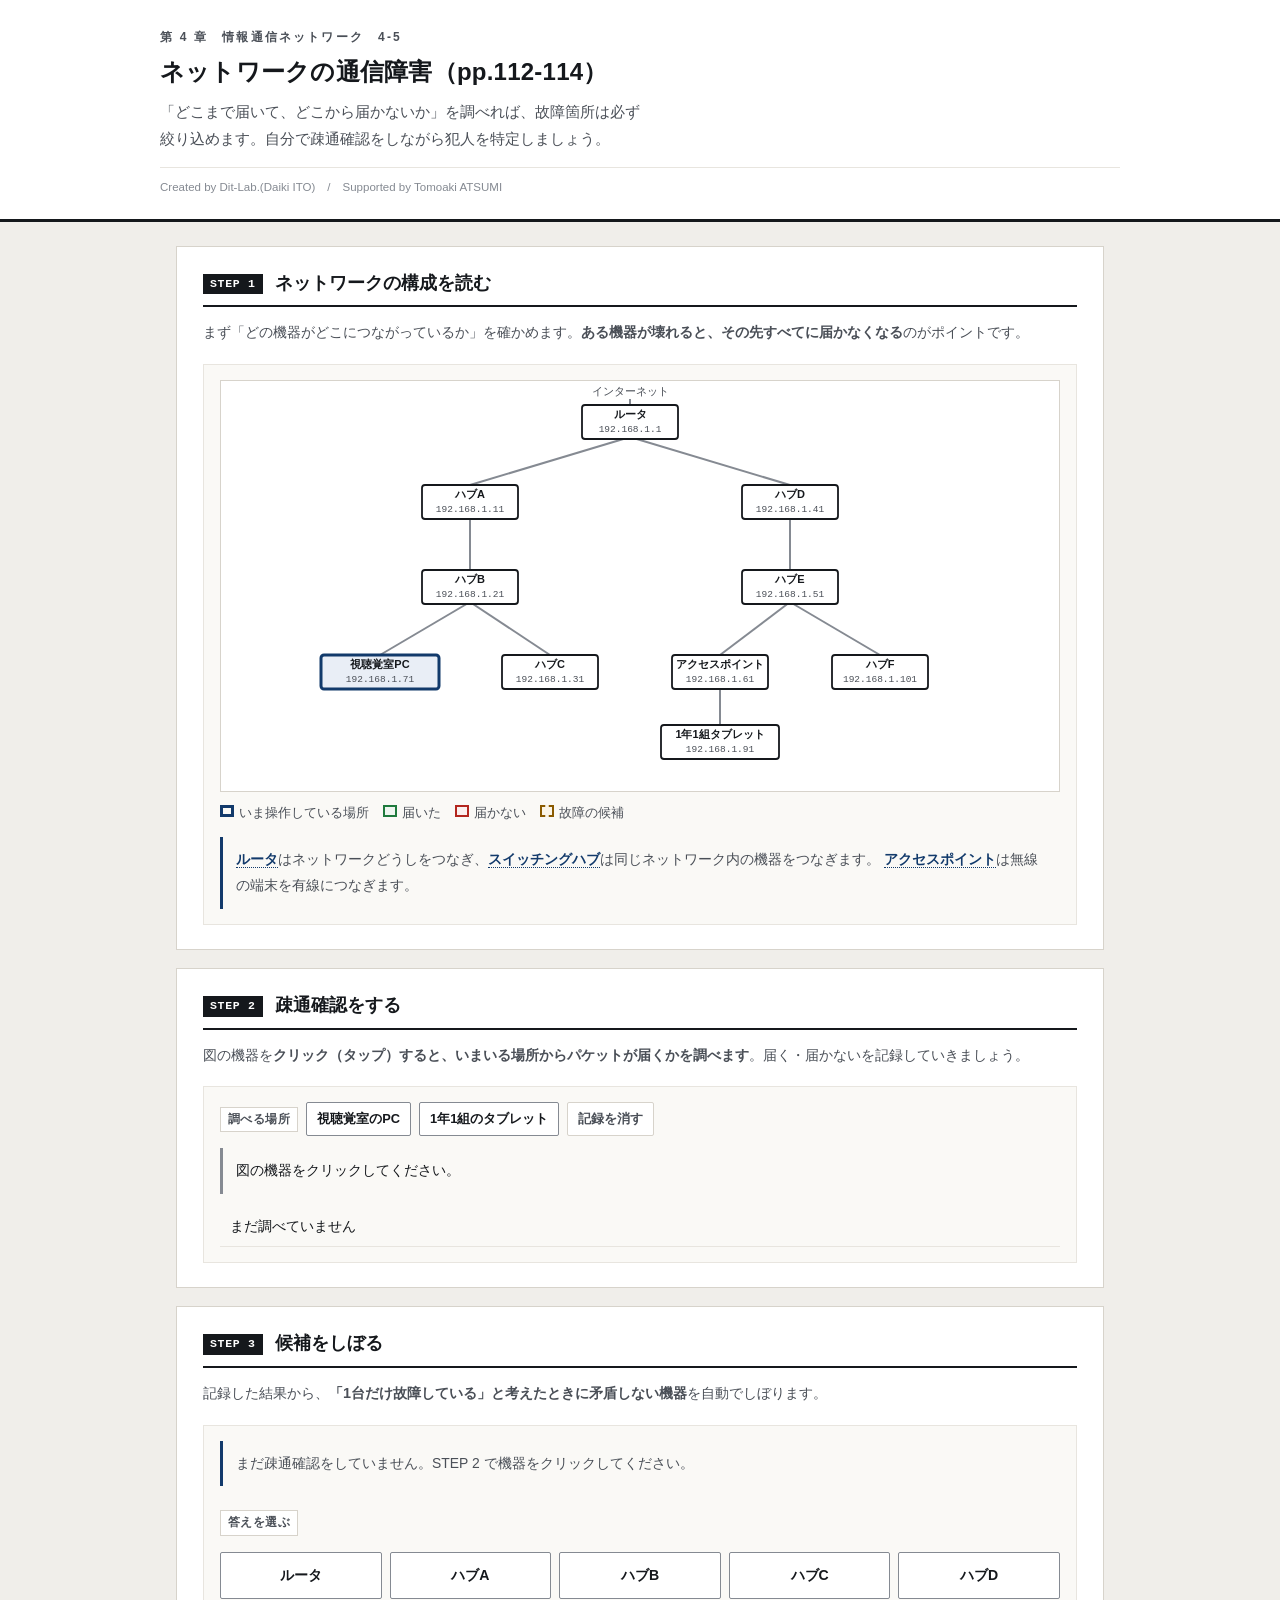
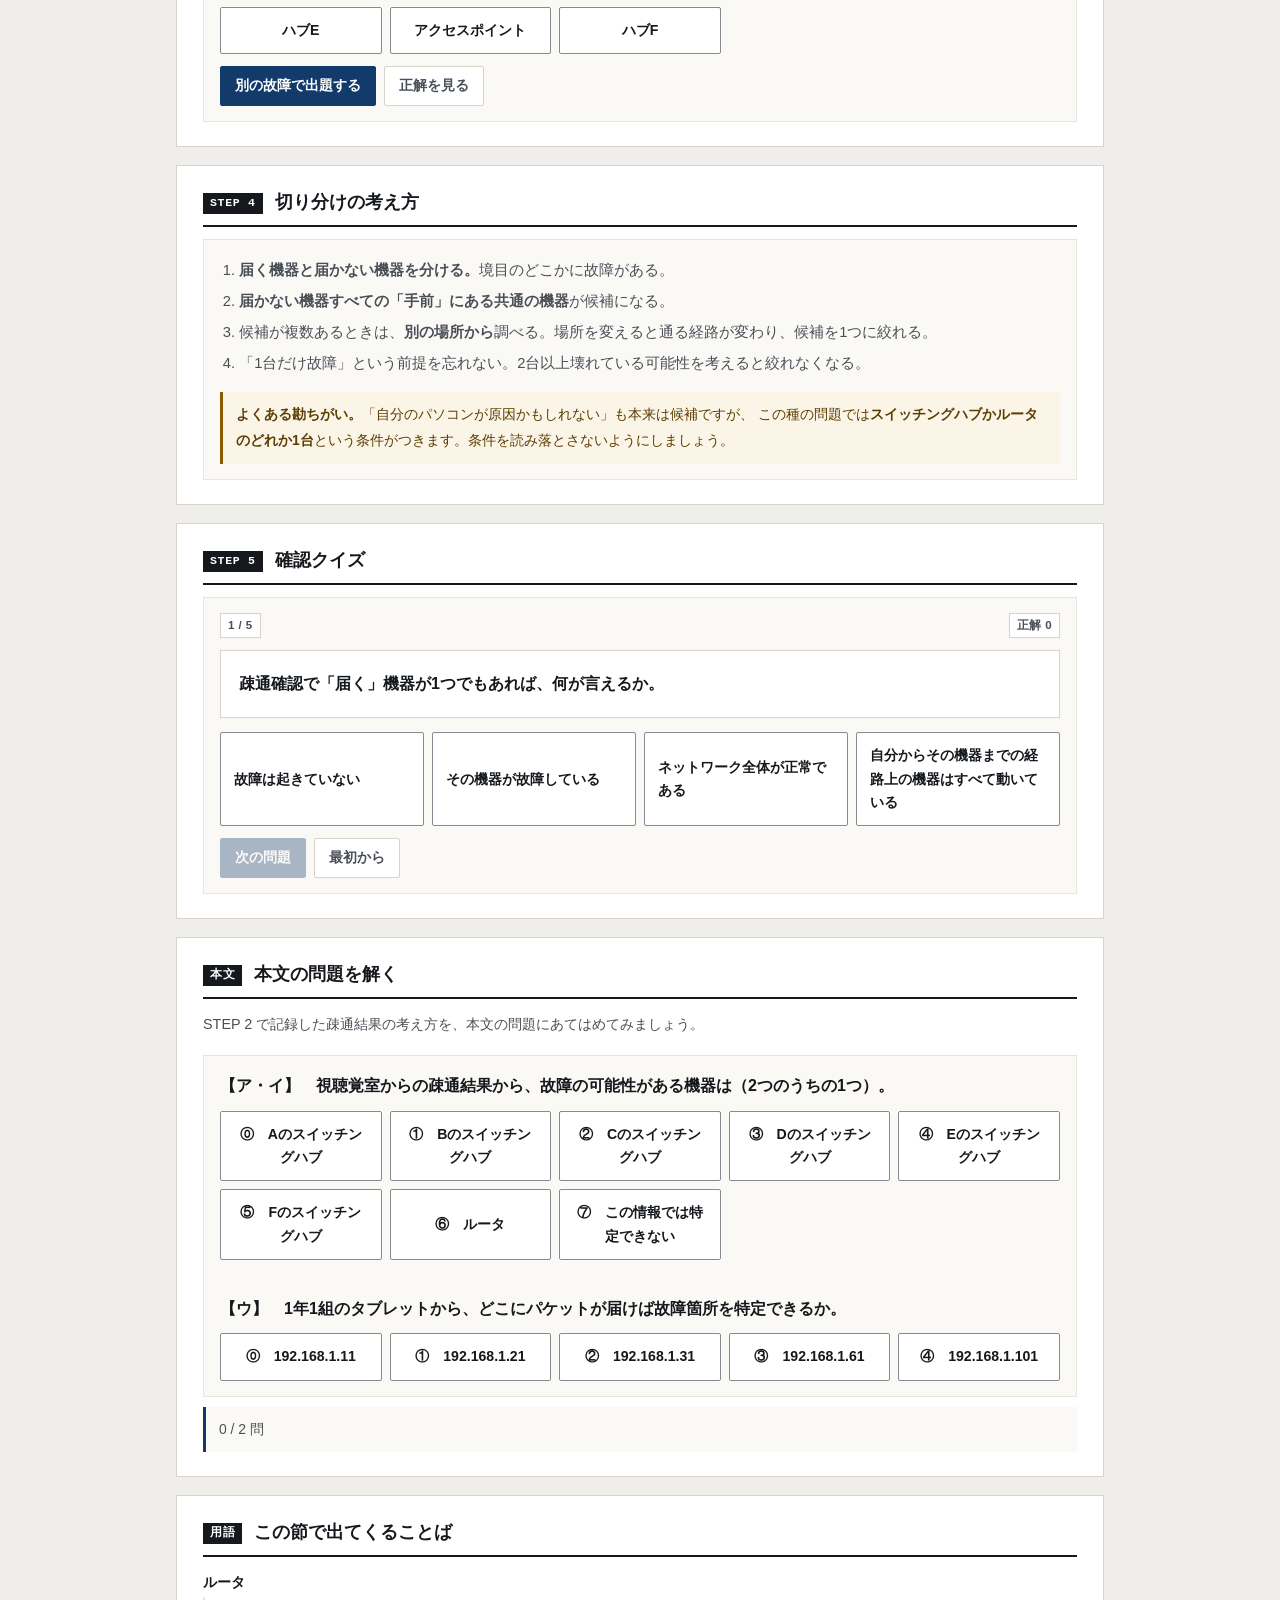
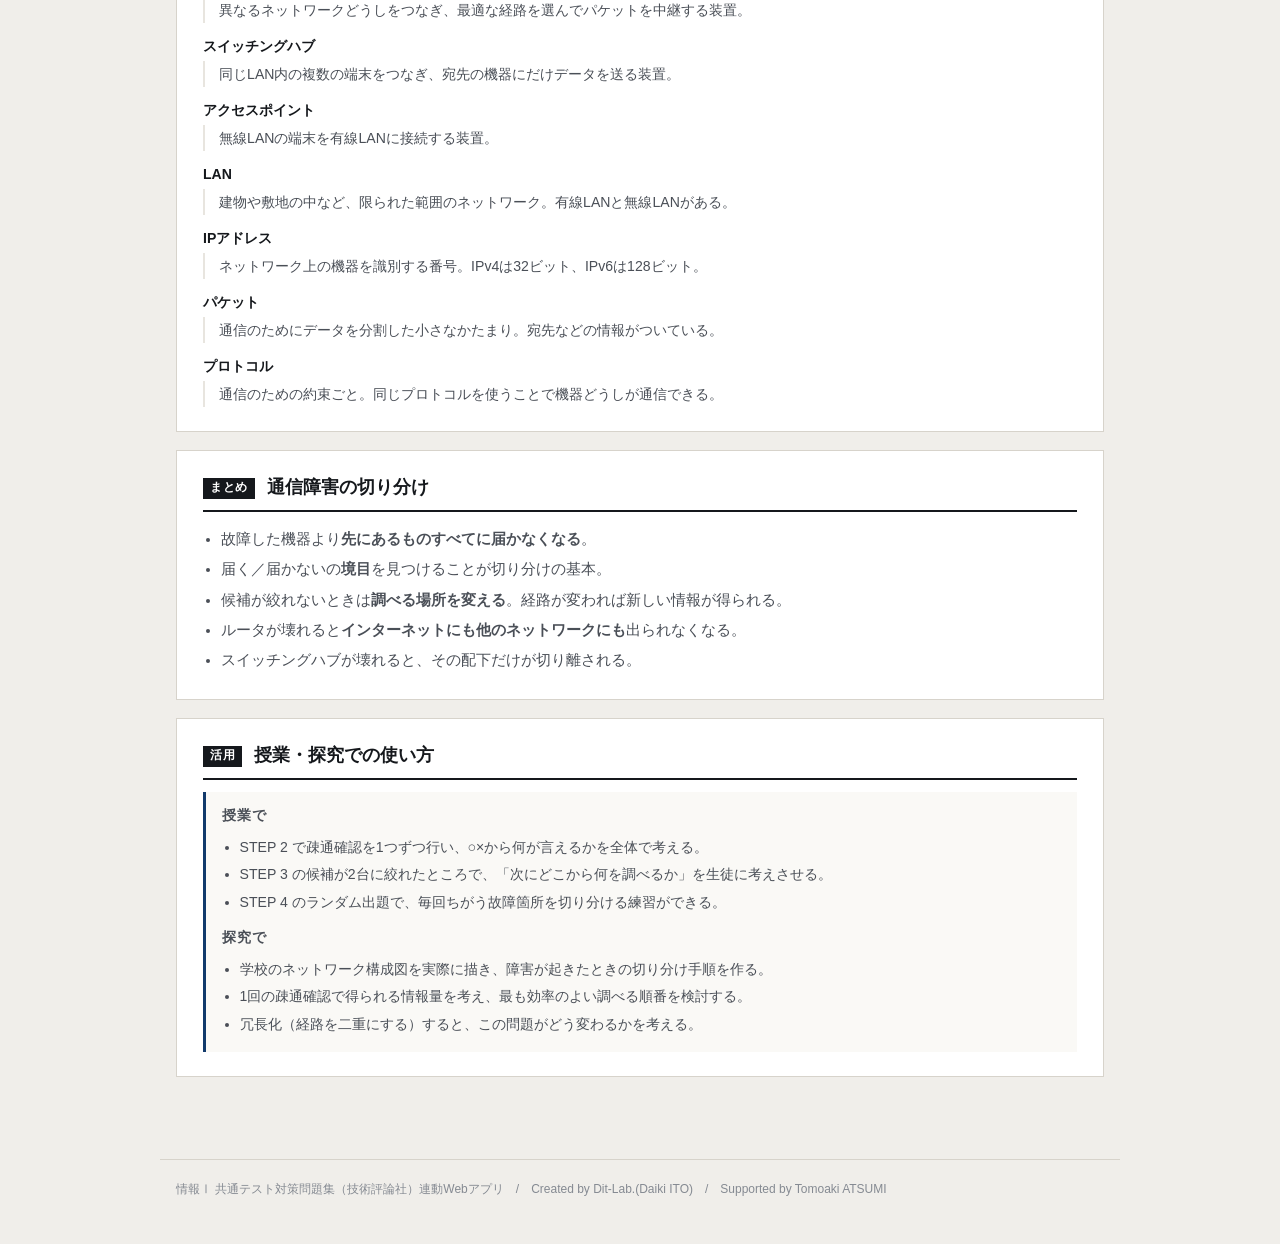
==== commit 5d9c3ef2: "fix: 設問見出しのレイアウト不具合を修正（.qhead→.pq）" ====
--- a/index.html
+++ b/index.html
@@ -6,7 +6,7 @@
 <title>ネットワークの通信障害｜情報Ⅰ共通テスト対策問題集</title>
 <meta name="description" content="「どこまで届いて、どこから届かないか」を調べれば、故障箇所は必ず絞り込めます。自分で疎通確認をしながら犯人を特定しましょう。">
 <link rel="icon" href="data:image/svg+xml,%3Csvg xmlns=%22http://www.w3.org/2000/svg%22 viewBox=%220 0 32 32%22%3E%3Crect width=%2232%22 height=%2232%22 fill=%22%2315181c%22/%3E%3Ctext x=%2216%22 y=%2222%22 font-size=%2218%22 font-family=%22monospace%22 fill=%22%23fff%22 text-anchor=%22middle%22%3E01%3C/text%3E%3C/svg%3E">
-<link rel="stylesheet" href="css/style.css?v=239696b1">
+<link rel="stylesheet" href="css/style.css?v=ea93572e">
 <link rel="stylesheet" href="css/app.css?v=338fa21e">
 </head>
 <body>
@@ -156,7 +156,7 @@
 
 <script src="js/tools.js?v=c07db610"></script>
 <script src="js/terms.js?v=92038844"></script>
-<script src="js/quiz.js?v=5d6779cc"></script>
+<script src="js/quiz.js?v=13402362"></script>
 <script src="js/app.js?v=69170e53"></script>
 </body>
 </html>
--- a/css/style.css
+++ b/css/style.css
@@ -68,6 +68,7 @@
 .grid{display:grid; gap:20px}
 .grid > *{min-width:0}          /* 子の中身で列が広がるのを防ぐ */
 @media(min-width:800px){ .grid.c2{grid-template-columns:1fr 1fr} }
+@media(min-width:800px){ .grid.c21{grid-template-columns:1.45fr 1fr} }
 
 .panel{border:1px solid var(--rule-2); background:var(--paper-2); padding:15px 16px; min-width:0}
 .panel > h3{
@@ -225,7 +226,7 @@
   .dg-c, .dg-h{ min-width:110px }
 }
 @media (max-width:820px){
-  .grid.c2{grid-template-columns:1fr}
+  .grid.c2,.grid.c21{grid-template-columns:1fr}
   .dg-scroll{max-height:340px}
   .filebox{flex-direction:column; align-items:stretch}
   .filebox .sel{max-width:100%}
@@ -267,3 +268,13 @@
   cursor:pointer; font-size:.88rem; max-width:100%; text-align:left; font-family:inherit; color:var(--ink)}
 .cards .c:hover{background:var(--warn-bg)}
 .cards .c.used{opacity:.35; pointer-events:none}
+
+/* --- 予想してから実行 --- */
+.pmark{display:inline-block; background:var(--accent); color:#fff; font-size:.7rem; font-weight:700;
+  letter-spacing:.08em; padding:2px 7px; border-radius:2px; margin-right:8px; vertical-align:2px}
+input.pin{font-size:1.05rem; padding:7px 10px; border:1px solid var(--rule); border-radius:3px;
+  width:9em; max-width:100%; background:#fff}
+.btn-row .unit{color:var(--muted); font-size:.9rem}
+.choice4 .btn.on{border-color:var(--accent); box-shadow:inset 0 0 0 1px var(--accent); font-weight:700}
+/* 設問文の見出し（flex ではなく通常の段落。.qhead は左右振り分け用なので用途が別） */
+.pq{margin:0 0 10px; font-weight:700; line-height:1.85}
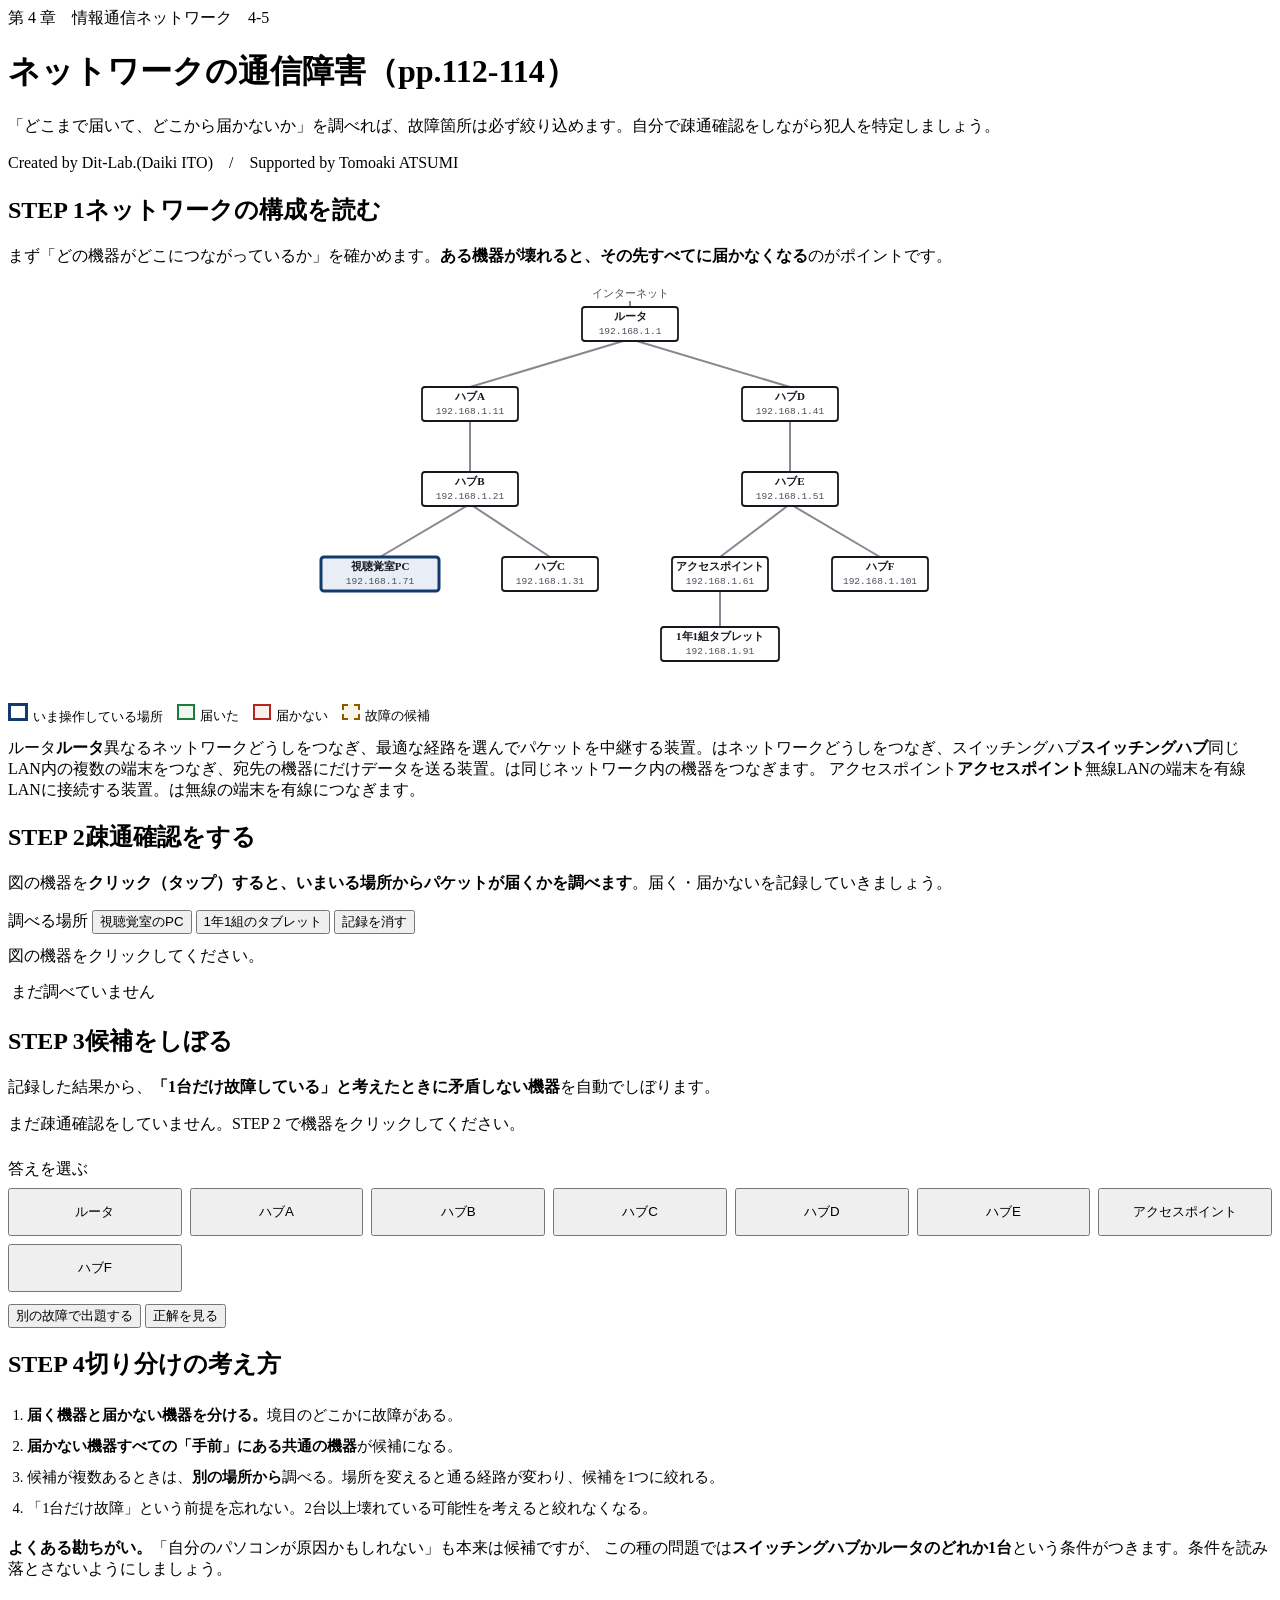
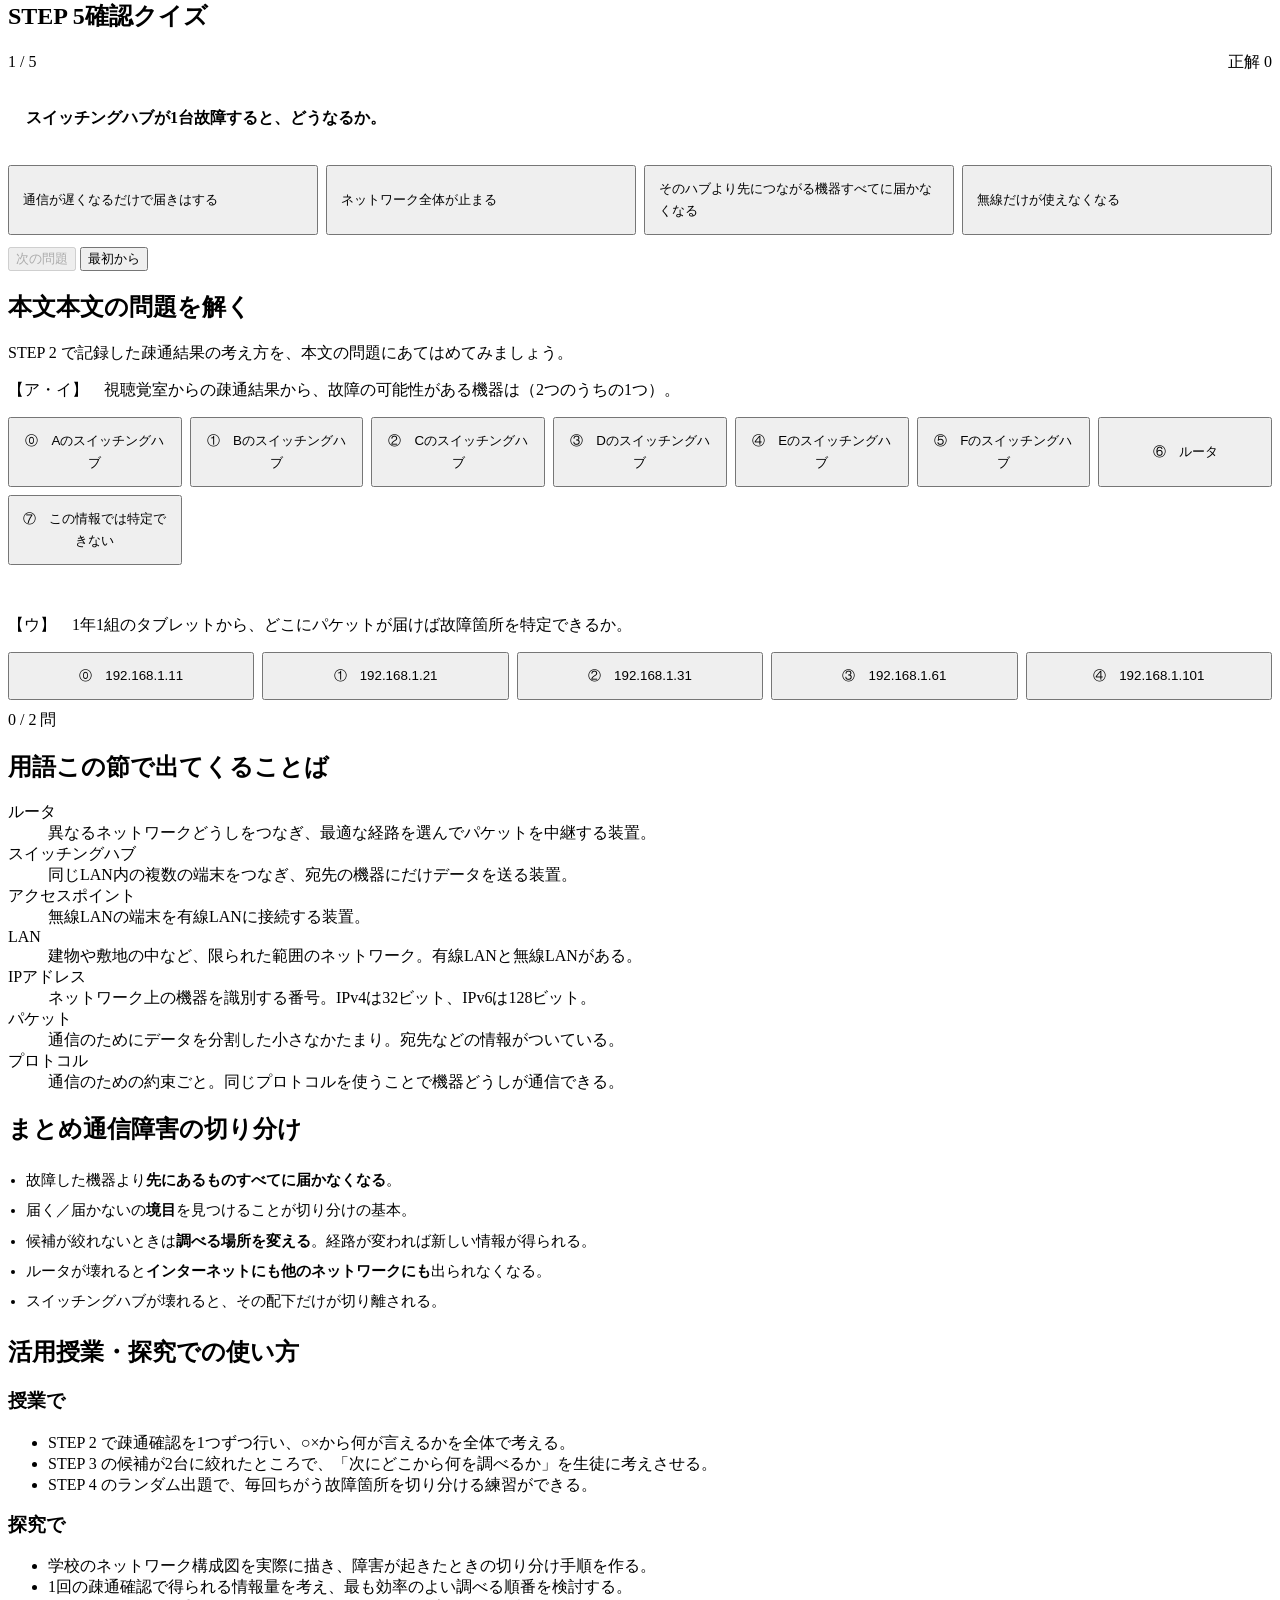
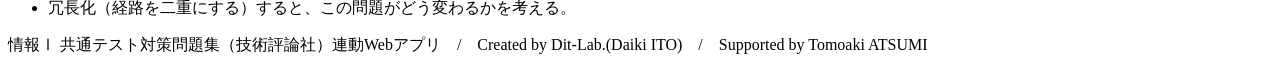
==== commit 256e7191: "fix: 解説文が折り返さず画面からはみ出す場合がある不具合を修正" ====
--- a/index.html
+++ b/index.html
@@ -6,7 +6,7 @@
 <title>ネットワークの通信障害｜情報Ⅰ共通テスト対策問題集</title>
 <meta name="description" content="「どこまで届いて、どこから届かないか」を調べれば、故障箇所は必ず絞り込めます。自分で疎通確認をしながら犯人を特定しましょう。">
 <link rel="icon" href="data:image/svg+xml,%3Csvg xmlns=%22http://www.w3.org/2000/svg%22 viewBox=%220 0 32 32%22%3E%3Crect width=%2232%22 height=%2232%22 fill=%22%2315181c%22/%3E%3Ctext x=%2216%22 y=%2222%22 font-size=%2218%22 font-family=%22monospace%22 fill=%22%23fff%22 text-anchor=%22middle%22%3E01%3C/text%3E%3C/svg%3E">
-<link rel="stylesheet" href="css/style.css?v=ea93572e">
+<link rel="stylesheet" href="css/style.css?v=1b60c856">
 <link rel="stylesheet" href="css/app.css?v=338fa21e">
 </head>
 <body>
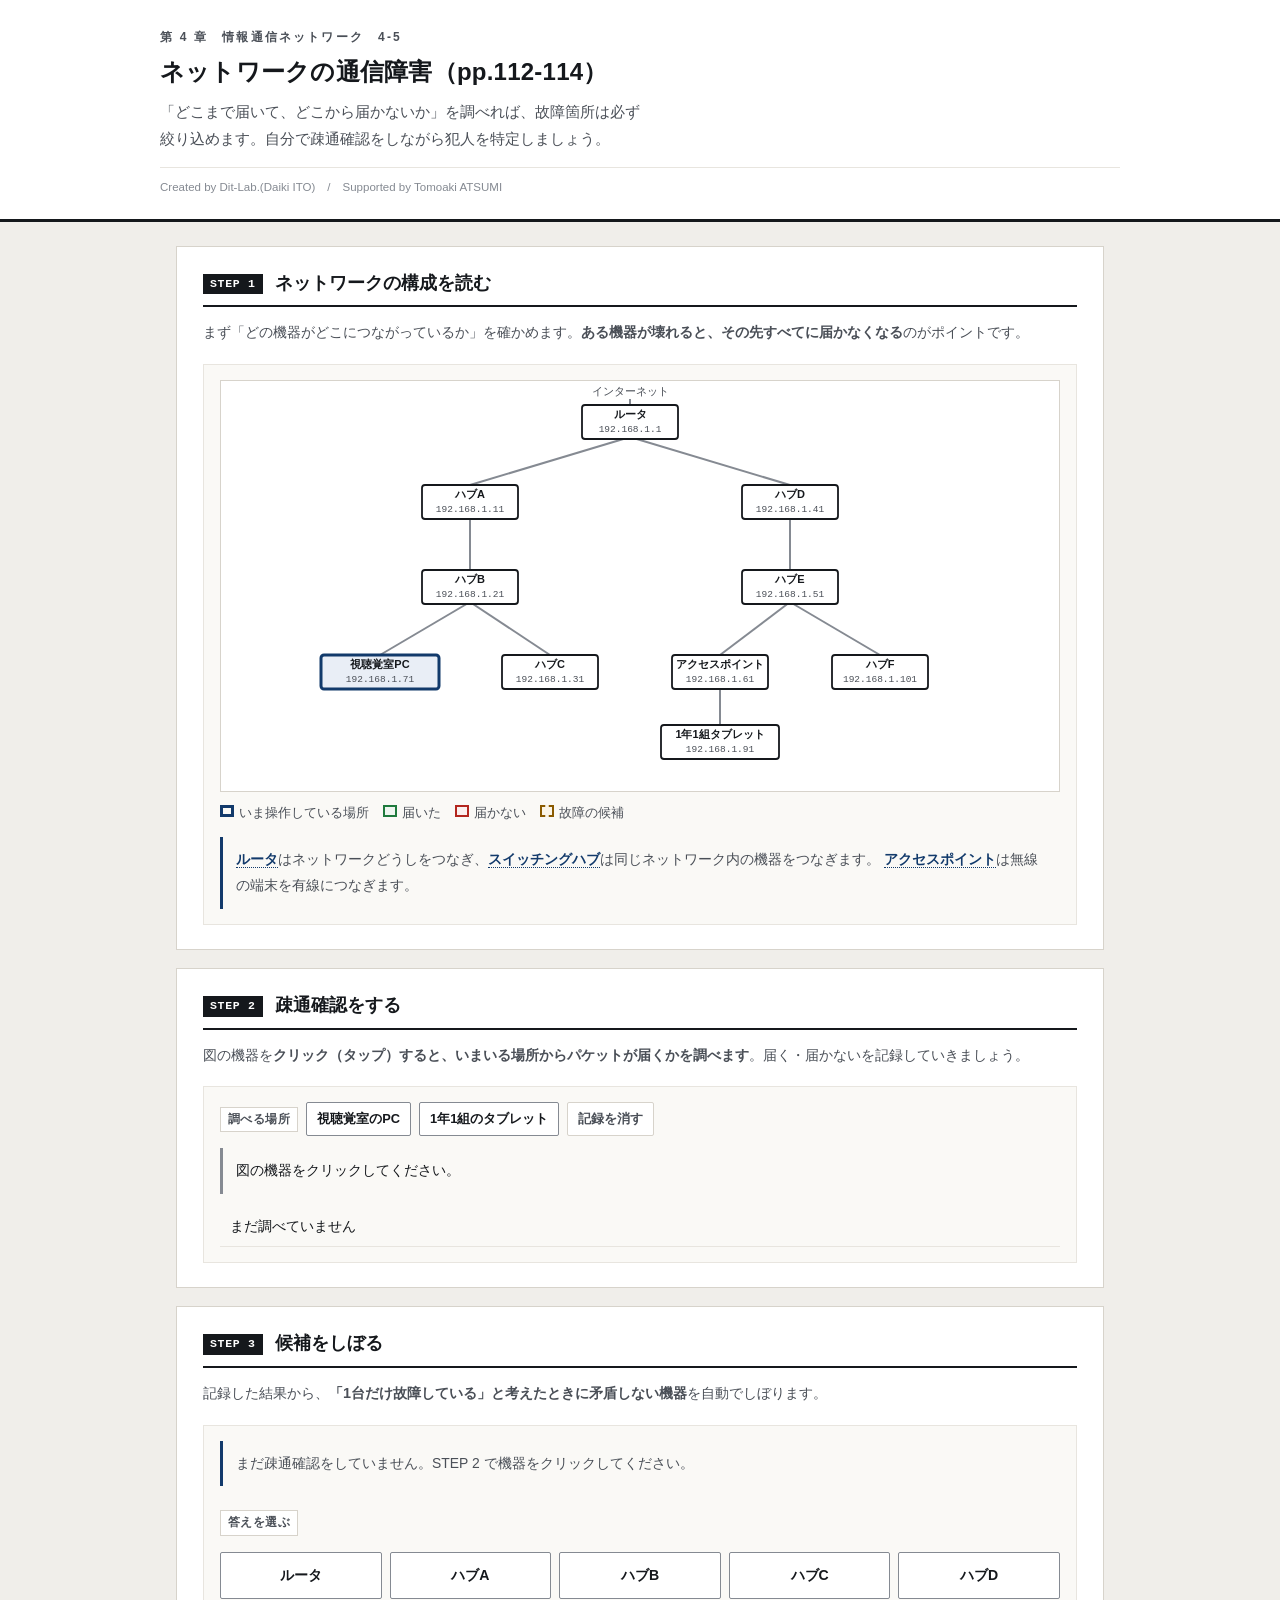
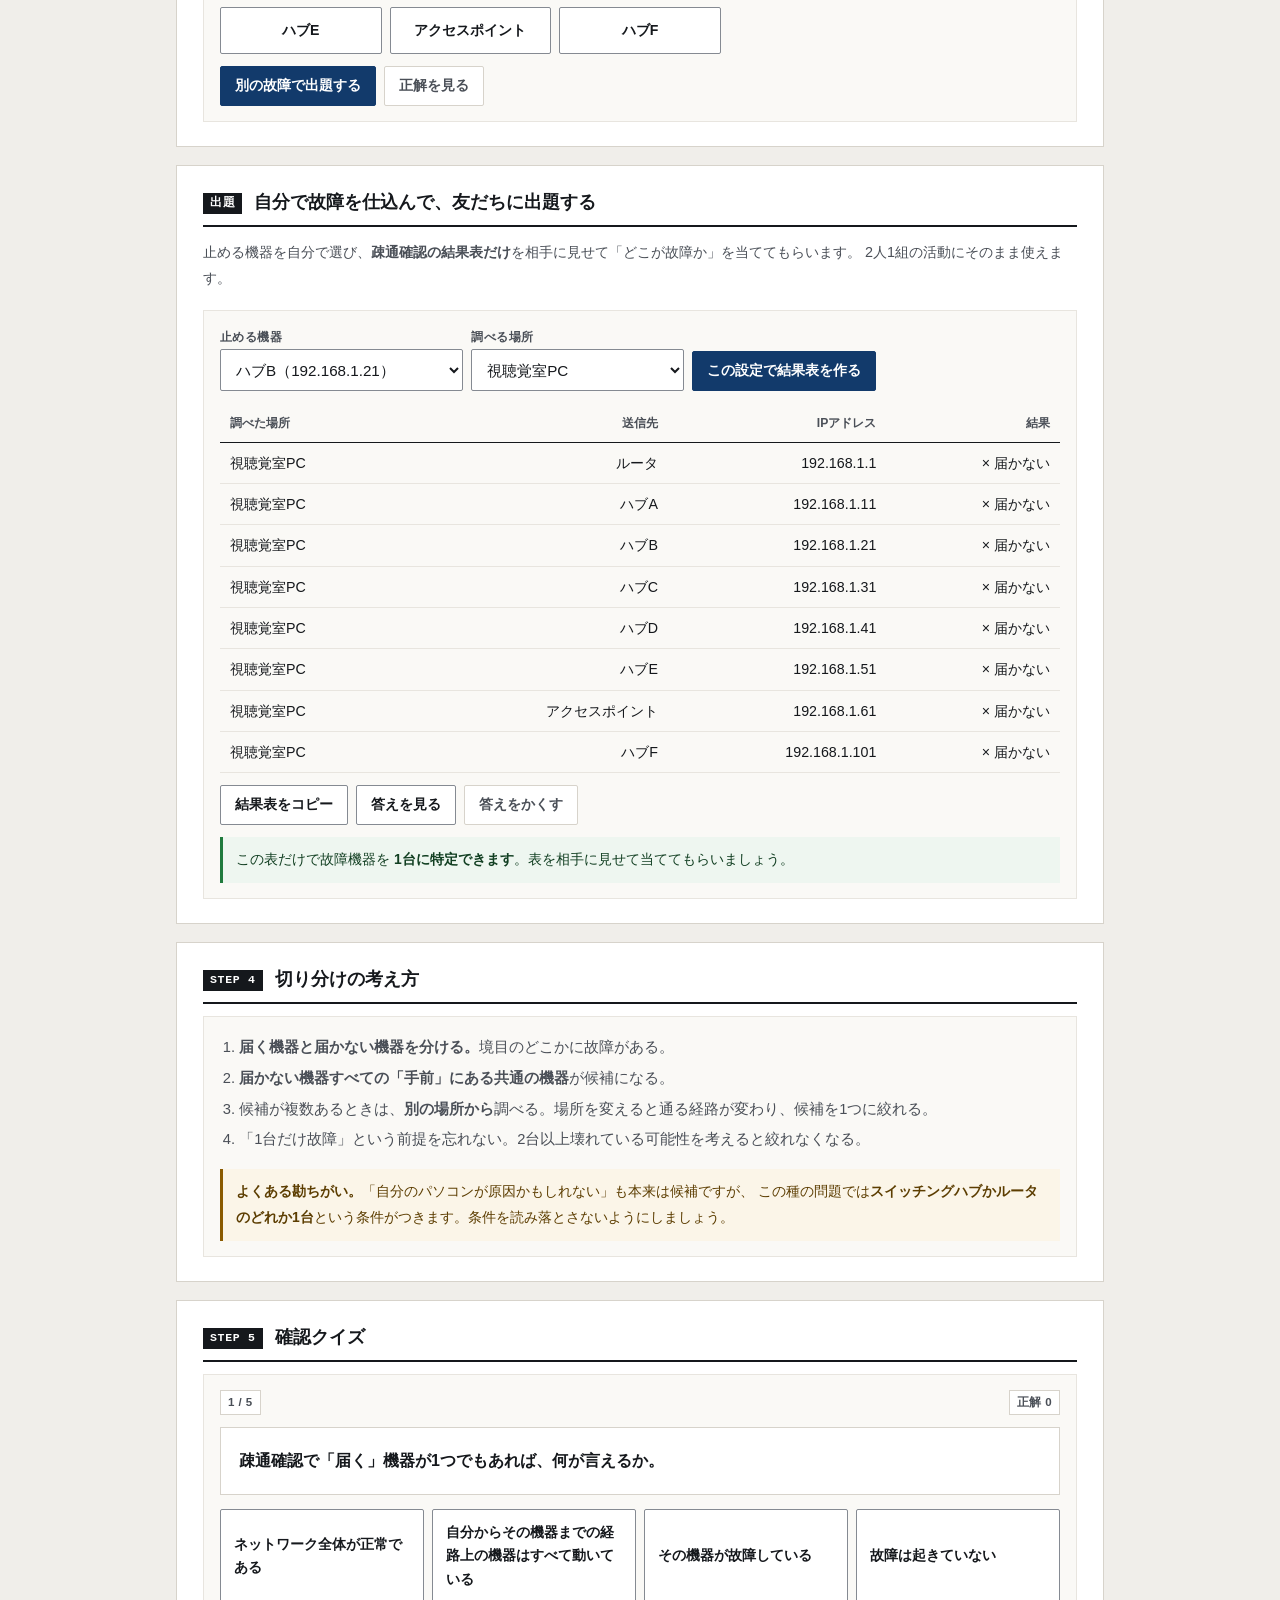
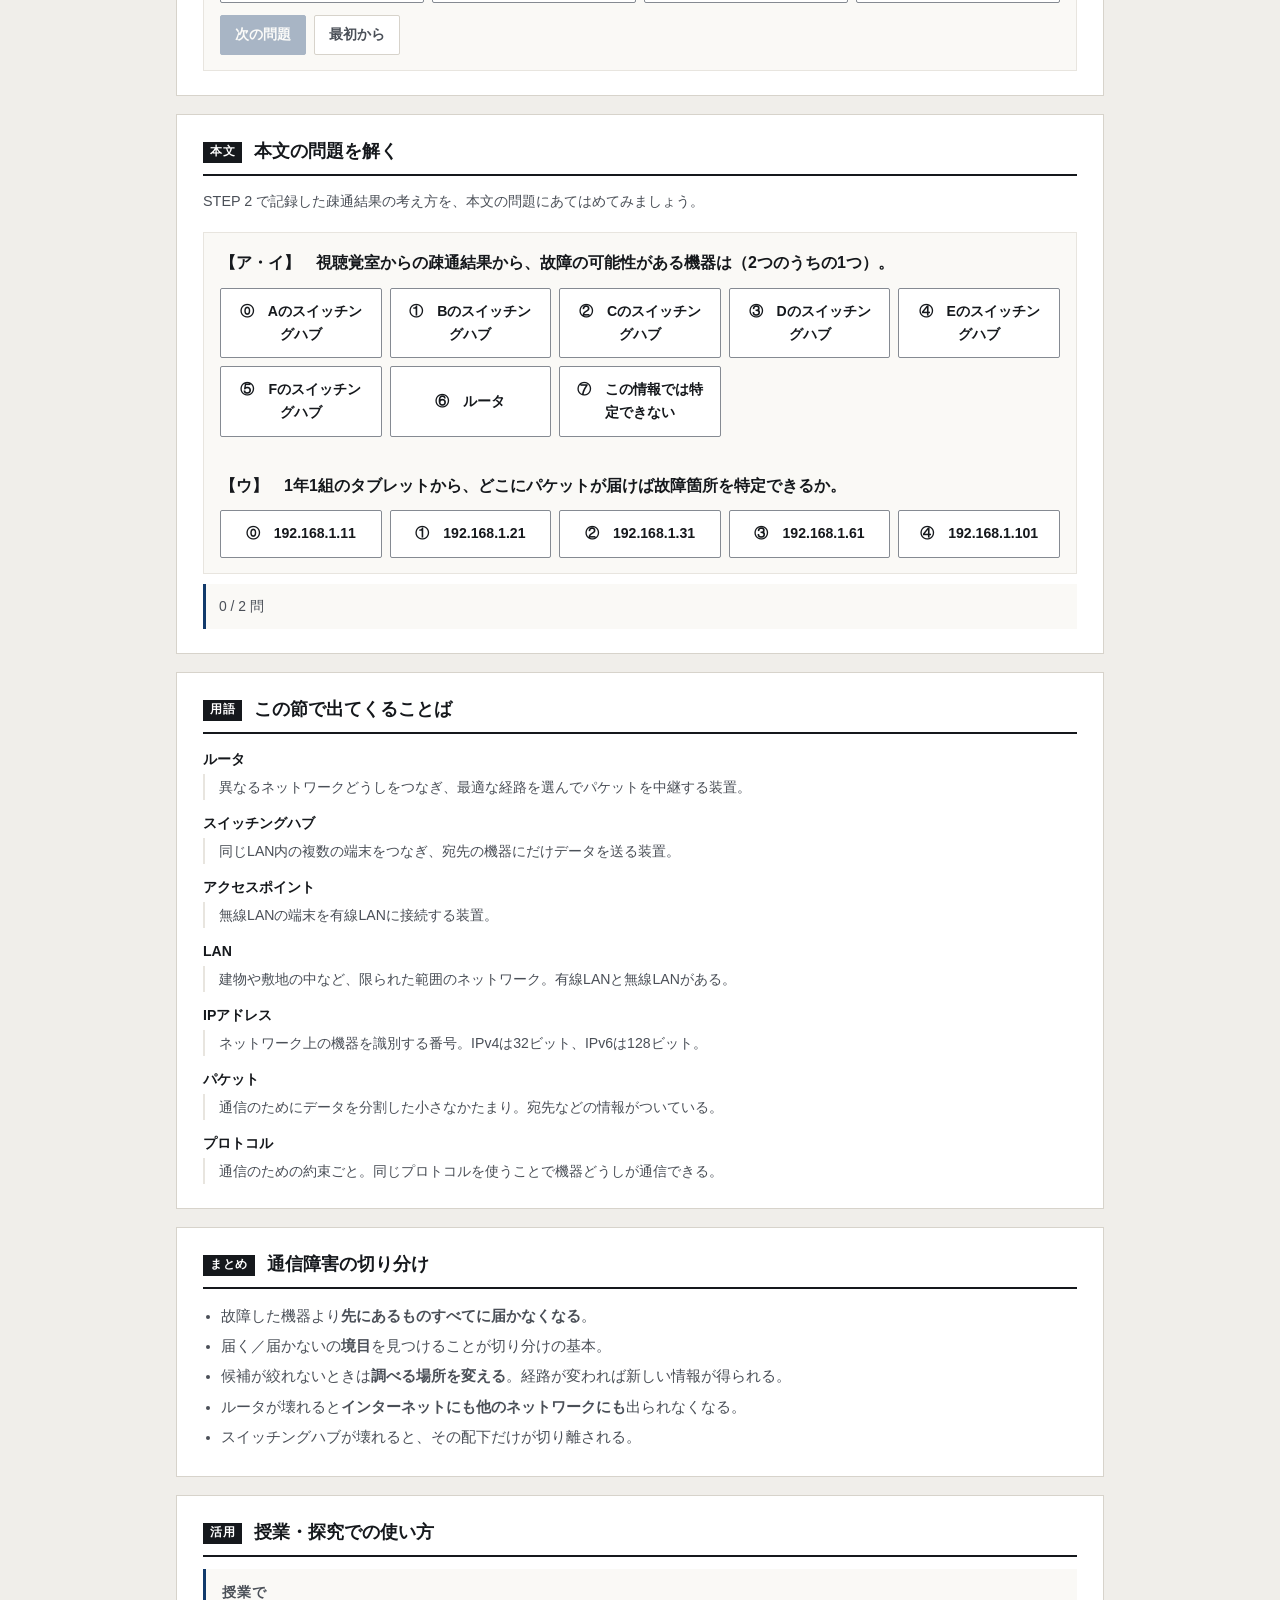
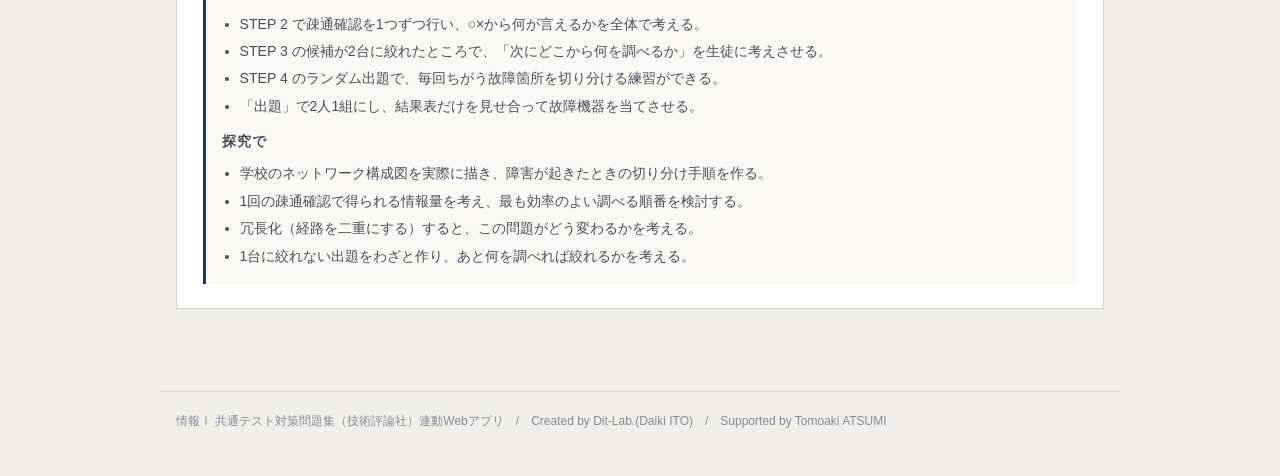
==== commit 46e43d28: "feat: 自分で故障を仕込んで結果表を作り、友だちに出題できるモードを追加" ====
--- a/index.html
+++ b/index.html
@@ -6,7 +6,7 @@
 <title>ネットワークの通信障害｜情報Ⅰ共通テスト対策問題集</title>
 <meta name="description" content="「どこまで届いて、どこから届かないか」を調べれば、故障箇所は必ず絞り込めます。自分で疎通確認をしながら犯人を特定しましょう。">
 <link rel="icon" href="data:image/svg+xml,%3Csvg xmlns=%22http://www.w3.org/2000/svg%22 viewBox=%220 0 32 32%22%3E%3Crect width=%2232%22 height=%2232%22 fill=%22%2315181c%22/%3E%3Ctext x=%2216%22 y=%2222%22 font-size=%2218%22 font-family=%22monospace%22 fill=%22%23fff%22 text-anchor=%22middle%22%3E01%3C/text%3E%3C/svg%3E">
-<link rel="stylesheet" href="css/style.css?v=1b60c856">
+<link rel="stylesheet" href="css/style.css?v=bdbb3cb0">
 <link rel="stylesheet" href="css/app.css?v=338fa21e">
 </head>
 <body>
@@ -74,6 +74,28 @@
     </div>
   </section>
 
+  <section class="step" id="stepMake">
+    <h2><span class="no">出題</span>自分で故障を仕込んで、友だちに出題する</h2>
+    <p class="desc">止める機器を自分で選び、<strong>疎通確認の結果表だけ</strong>を相手に見せて「どこが故障か」を当ててもらいます。
+      2人1組の活動にそのまま使えます。</p>
+    <div class="panel">
+      <div class="btn-row" style="flex-wrap:wrap;align-items:flex-end">
+        <label class="fld" for="mkBroken" style="margin:0">止める機器<br>
+          <select id="mkBroken" class="sel" style="width:16em"></select></label>
+        <label class="fld" for="mkFrom" style="margin:0">調べる場所<br>
+          <select id="mkFrom" class="sel" style="width:14em"></select></label>
+        <button class="btn primary" id="mkGo">この設定で結果表を作る</button>
+      </div>
+      <div class="tbl-scroll" style="margin-top:14px"><table class="tbl" id="mkTable"></table></div>
+      <div class="btn-row" style="margin-top:12px;flex-wrap:wrap">
+        <button class="btn" id="mkCopy">結果表をコピー</button>
+        <button class="btn" id="mkShow">答えを見る</button>
+        <button class="btn ghost" id="mkHide">答えをかくす</button>
+      </div>
+      <div class="note" id="mkNote" style="margin-top:12px"></div>
+    </div>
+  </section>
+
   <section class="step" id="step4">
     <h2><span class="no">STEP 4</span>切り分けの考え方</h2>
     <div class="panel">
@@ -138,12 +160,14 @@
         <li>STEP 2 で疎通確認を1つずつ行い、○×から何が言えるかを全体で考える。</li>
         <li>STEP 3 の候補が2台に絞れたところで、「次にどこから何を調べるか」を生徒に考えさせる。</li>
         <li>STEP 4 のランダム出題で、毎回ちがう故障箇所を切り分ける練習ができる。</li>
+        <li>「出題」で2人1組にし、結果表だけを見せ合って故障機器を当てさせる。</li>
       </ul>
       <h3 style="margin-top:12px">探究で</h3>
       <ul>
         <li>学校のネットワーク構成図を実際に描き、障害が起きたときの切り分け手順を作る。</li>
         <li>1回の疎通確認で得られる情報量を考え、最も効率のよい調べる順番を検討する。</li>
         <li>冗長化（経路を二重にする）すると、この問題がどう変わるかを考える。</li>
+        <li>1台に絞れない出題をわざと作り、あと何を調べれば絞れるかを考える。</li>
       </ul>
     </div>
   </section>
@@ -157,6 +181,6 @@
 <script src="js/tools.js?v=c07db610"></script>
 <script src="js/terms.js?v=92038844"></script>
 <script src="js/quiz.js?v=13402362"></script>
-<script src="js/app.js?v=69170e53"></script>
+<script src="js/app.js?v=e4079c49"></script>
 </body>
 </html>
--- a/css/style.css
+++ b/css/style.css
@@ -0,0 +1,300 @@
+/* =========================================================
+   情報Ⅰ 共通テスト対策問題集 — Web アプリ共通スタイル
+   紙面（参考書）に寄せた設計。装飾色は使わず、色は意味を持つときだけ。
+   ========================================================= */
+
+:root{
+  --paper:#ffffff;
+  --paper-2:#faf9f6;      /* うすい紙 */
+  --bg:#f0eeea;           /* 台紙 */
+  --ink:#15181c;
+  --ink-2:#4a4f57;
+  --ink-3:#858a92;
+  --rule:#d7d3cb;         /* 罫線 */
+  --rule-2:#e8e5df;
+  --accent:#123a6b;       /* 濃紺。主要操作と現在地だけに使う */
+  --accent-w:#e9eef6;
+  --zero:#c0392b;         /* 左＝0 */
+  --one:#1d4ed8;          /* 右＝1 */
+  --ok:#1f7a3d;   --ok-bg:#eef6f0;
+  --ng:#b3261e;   --ng-bg:#fbefee;
+  --warn:#8a5a00; --warn-bg:#fbf5e8;
+  --font:"Hiragino Kaku Gothic ProN","Hiragino Sans","Yu Gothic Medium","Yu Gothic",
+         "Noto Sans JP",Meiryo,-apple-system,BlinkMacSystemFont,sans-serif;
+  --mono:"SFMono-Regular",Menlo,Consolas,"Courier New",monospace;
+}
+
+*{box-sizing:border-box}
+[hidden]{display:none !important}
+html{-webkit-text-size-adjust:100%}
+body{
+  margin:0; background:var(--bg); color:var(--ink);
+  font-family:var(--font); font-size:16px; line-height:1.85;
+  font-feature-settings:"palt" 1;
+}
+h1,h2,h3,h4{line-height:1.45; margin:0; font-weight:700}
+p{margin:0 0 .75em} p:last-child{margin-bottom:0}
+a{color:var(--accent)}
+
+/* ---------- 標題 ---------- */
+.app-header{background:var(--paper); border-bottom:3px solid var(--ink); padding:26px 20px 20px}
+.app-header .inner{max-width:960px; margin:0 auto}
+.app-header .eyebrow{
+  font-size:.75rem; font-weight:700; color:var(--ink-2); letter-spacing:.18em;
+  display:block; margin-bottom:7px;
+}
+.app-header h1{font-size:1.5rem; letter-spacing:.01em}
+.app-header .lead{font-size:.92rem; color:var(--ink-2); margin-top:9px; max-width:60ch}
+.app-header .credit{
+  font-size:.72rem; color:var(--ink-3); margin-top:14px;
+  padding-top:9px; border-top:1px solid var(--rule-2);
+}
+
+/* ---------- 版面 ---------- */
+.wrap{max-width:960px; margin:0 auto; padding:24px 16px 64px}
+.step{background:var(--paper); border:1px solid var(--rule); padding:24px 26px; margin-bottom:18px}
+.step > h2{
+  display:flex; align-items:baseline; gap:12px; font-size:1.1rem;
+  padding-bottom:9px; border-bottom:2px solid var(--ink); margin-bottom:12px;
+}
+.step > h2 .no{
+  flex:none; font-family:var(--mono); font-size:.72rem; font-weight:700;
+  background:var(--ink); color:var(--paper); padding:2px 7px; letter-spacing:.06em;
+  position:relative; top:-2px;
+}
+.step > .desc{color:var(--ink-2); font-size:.9rem; margin-bottom:18px}
+.step[hidden]{display:none}
+
+.grid{display:grid; gap:20px}
+.grid > *{min-width:0}          /* 子の中身で列が広がるのを防ぐ */
+@media(min-width:800px){ .grid.c2{grid-template-columns:1fr 1fr} }
+@media(min-width:800px){ .grid.c21{grid-template-columns:1.45fr 1fr} }
+
+.panel{border:1px solid var(--rule-2); background:var(--paper-2); padding:15px 16px; min-width:0}
+.panel > h3{
+  font-size:.8rem; font-weight:700; color:var(--ink-2); letter-spacing:.08em;
+  margin-bottom:12px; padding-bottom:6px; border-bottom:1px solid var(--rule);
+}
+
+/* ---------- 部品 ---------- */
+.btn{
+  appearance:none; border:1px solid var(--ink-3); background:var(--paper); color:var(--ink);
+  font-family:inherit; font-size:.88rem; font-weight:700; padding:8px 14px;
+  border-radius:2px; cursor:pointer; min-height:40px; line-height:1.4;
+  transition:background .12s, border-color .12s, color .12s;
+}
+.btn:hover:not(:disabled){background:var(--accent-w); border-color:var(--accent); color:var(--accent)}
+.btn:disabled{opacity:.35; cursor:not-allowed}
+.btn.primary{background:var(--accent); color:var(--paper); border-color:var(--accent)}
+.btn.primary:hover:not(:disabled){background:#0d2c53; color:var(--paper)}
+.btn.ghost{border-color:var(--rule); color:var(--ink-2)}
+.btn.sm{font-size:.8rem; padding:5px 10px; min-height:34px}
+.btn-row{display:flex; flex-wrap:wrap; gap:8px; align-items:center}
+
+/* タブ（見出し下線式） */
+.seg{display:flex; gap:0; border-bottom:1px solid var(--rule)}
+.seg button{
+  appearance:none; border:0; background:transparent; font-family:inherit; font-size:.88rem;
+  font-weight:700; color:var(--ink-3); padding:9px 4px; margin-right:26px; cursor:pointer;
+  border-bottom:3px solid transparent; margin-bottom:-1px; min-height:40px;
+}
+.seg button:hover{color:var(--ink-2)}
+.seg button[aria-pressed="true"]{color:var(--ink); border-bottom-color:var(--accent)}
+
+label.fld{display:block; font-size:.78rem; font-weight:700; color:var(--ink-2); margin-bottom:5px; letter-spacing:.04em}
+input[type=text], textarea, input[type=number]{
+  width:100%; font-family:inherit; font-size:1rem; color:var(--ink);
+  border:1px solid var(--ink-3); border-radius:2px; padding:9px 11px;
+  background:var(--paper); min-height:42px;
+}
+input:focus, textarea:focus{outline:2px solid var(--accent); outline-offset:-1px; border-color:var(--accent)}
+.btn:focus-visible, .seg button:focus-visible, .node-card:focus-visible{outline:2px solid var(--accent); outline-offset:2px}
+textarea{resize:vertical; line-height:1.7}
+.mono{font-family:var(--mono)}
+
+table.tbl{width:100%; border-collapse:collapse; font-size:.89rem}
+table.tbl th, table.tbl td{border-bottom:1px solid var(--rule-2); padding:7px 10px; text-align:right}
+table.tbl th:first-child, table.tbl td:first-child{text-align:left}
+table.tbl thead th{border-bottom:1.5px solid var(--ink); font-size:.76rem; color:var(--ink-2); font-weight:700; white-space:nowrap}
+.tbl-scroll{overflow-x:auto; -webkit-overflow-scrolling:touch; max-width:100%}
+
+.note{padding:10px 13px; font-size:.87rem; border-left:3px solid var(--ink-3); background:var(--paper-2); overflow-wrap:break-word; word-break:break-word}
+.note.ok{background:var(--ok-bg); border-left-color:var(--ok); color:#123f22}
+.note.ng{background:var(--ng-bg); border-left-color:var(--ng); color:#6d1a15}
+.note.info{background:var(--paper-2); border-left-color:var(--accent); color:var(--ink-2)}
+.note.warn{background:var(--warn-bg); border-left-color:var(--warn); color:#5c3d00}
+.note[hidden]{display:none}
+
+.badge{
+  display:inline-block; font-size:.72rem; font-weight:700; padding:1px 7px;
+  border:1px solid var(--rule); color:var(--ink-2); background:var(--paper); letter-spacing:.04em;
+}
+
+/* 数値は罫線で仕切るだけ。カードにしない */
+.metrics{display:flex; flex-wrap:wrap; gap:0; border-top:1px solid var(--rule)}
+.metric{flex:1 1 130px; padding:11px 14px 11px 0; border-right:1px solid var(--rule-2)}
+.metric:last-child{border-right:0}
+.metric .k{font-size:.74rem; color:var(--ink-3); font-weight:700; letter-spacing:.05em}
+.metric .v{font-size:1.6rem; font-weight:700; line-height:1.3; font-family:var(--mono); letter-spacing:-.01em}
+.metric .s{font-size:.76rem; color:var(--ink-2)}
+
+.bit0{color:var(--zero); font-weight:700}
+.bit1{color:var(--one); font-weight:700}
+
+.app-footer{
+  max-width:960px; margin:0 auto; padding:18px 16px 44px; color:var(--ink-3);
+  font-size:.75rem; border-top:1px solid var(--rule);
+}
+.sr-only{position:absolute;width:1px;height:1px;overflow:hidden;clip:rect(0 0 0 0);white-space:nowrap}
+
+@media(max-width:640px){
+  body{font-size:15px}
+  .app-header{padding:20px 16px 16px}
+  .app-header h1{font-size:1.16rem}
+  .wrap{padding:16px 12px 52px}
+  .step{padding:18px 15px}
+  .seg button{margin-right:18px; font-size:.84rem}
+  .metric{flex-basis:50%; border-right:0}
+}
+@media (prefers-reduced-motion:reduce){ *{animation:none!important; transition:none!important} }
+
+/* ---------- 自分のデータ・共有・印刷 ---------- */
+.toolbar{display:flex; flex-wrap:wrap; gap:8px; align-items:center; margin-top:12px;
+  padding-top:12px; border-top:1px solid var(--rule-2)}
+.toolbar .hint{font-size:.78rem; color:var(--ink-3)}
+.paste-area{width:100%; min-height:110px; font-family:var(--mono); font-size:.86rem}
+.use-note{background:var(--paper-2); border-left:3px solid var(--accent); padding:14px 16px; font-size:.88rem}
+.use-note h3{font-size:.86rem; letter-spacing:.06em; margin-bottom:8px; color:var(--ink-2)}
+.use-note ol, .use-note ul{margin:0; padding-left:1.25em; line-height:1.95; color:var(--ink-2)}
+
+@media print{
+  body{background:#fff}
+  .app-header{border-bottom:2px solid #000}
+  .step{border:1px solid #bbb; break-inside:avoid; page-break-inside:avoid; margin-bottom:12px}
+  .btn, .seg, .toolbar, input[type=range]{display:none !important}
+  .note{border-left-width:2px}
+  a[href]:after{content:""}
+}
+
+/* ---------- 入力グリッド ---------- */
+.dg-scroll{overflow:auto; -webkit-overflow-scrolling:touch; border:1px solid var(--rule); background:var(--paper); max-height:420px}
+table.dg{border-collapse:collapse; font-family:var(--mono); font-size:.9rem; min-width:100%}
+table.dg th, table.dg td{border:1px solid var(--rule-2); padding:0}
+table.dg thead th{background:var(--paper-2); position:sticky; top:0; z-index:2}
+table.dg .dg-n{background:var(--paper-2); color:var(--ink-3); font-size:.76rem; font-weight:400;
+  text-align:center; min-width:34px; padding:0 4px; position:sticky; left:0; z-index:1}
+table.dg .dg-corner{background:var(--paper-2); min-width:34px; position:sticky; left:0; z-index:3}
+table.dg .dg-act{background:var(--paper-2); width:34px}
+.dg-h, .dg-c{width:100%; min-width:96px; border:0; background:transparent; font-family:inherit;
+  font-size:.9rem; padding:8px 9px; color:var(--ink); min-height:38px}
+.dg-h{font-weight:700; font-family:var(--font); font-size:.82rem; color:var(--ink-2)}
+.dg-c.num{text-align:right}
+.dg-c:focus, .dg-h:focus{outline:2px solid var(--accent); outline-offset:-2px; background:var(--accent-w)}
+.dg-del{border:0; background:transparent; color:var(--ink-3); cursor:pointer; width:32px; height:34px; font-size:1rem}
+.dg-del:hover{color:var(--ng)}
+.dg-tools{display:flex; flex-wrap:wrap; gap:8px; align-items:center; margin-top:10px}
+.dg-hint{font-size:.76rem; color:var(--ink-3)}
+
+/* ---------- ファイル読み込み ---------- */
+.filebox{display:flex; flex-wrap:wrap; gap:10px; align-items:center; padding:12px;
+  border:1px dashed var(--rule); background:var(--paper-2)}
+.filebox input[type=file]{font-size:.85rem; font-family:inherit; max-width:100%}
+.filebox .sel{max-width:220px}
+.filelabel{display:inline-flex; align-items:center; gap:6px; font-size:.85rem; font-weight:700;
+  border:1px solid var(--ink-3); background:var(--paper); padding:8px 14px; border-radius:2px; cursor:pointer; min-height:40px}
+.filelabel:hover{border-color:var(--accent); color:var(--accent); background:var(--accent-w)}
+.filelabel input{display:none}
+
+/* ---------- 用語解説 ---------- */
+.term{position:relative; border-bottom:1.5px dotted var(--accent); cursor:help; color:var(--accent); font-weight:700}
+.term .term-pop{display:none; position:absolute; left:0; top:1.7em; z-index:50; width:min(300px,78vw);
+  background:var(--paper); border:1px solid var(--ink-3); box-shadow:0 6px 20px rgba(0,0,0,.14);
+  padding:10px 12px; font-size:.82rem; font-weight:400; color:var(--ink-2); line-height:1.75;
+  border-left:3px solid var(--accent); cursor:auto; text-align:left}
+.term .term-pop b{display:block; color:var(--ink); font-size:.86rem; margin-bottom:3px}
+.term.open .term-pop{display:block}
+dl.gloss{margin:0; font-size:.88rem}
+dl.gloss dt{font-weight:700; color:var(--ink); margin-top:10px}
+dl.gloss dt:first-child{margin-top:0}
+dl.gloss dd{margin:2px 0 0; color:var(--ink-2); line-height:1.85; padding-left:1em; border-left:2px solid var(--rule-2)}
+@media print{ .term{border-bottom:0; color:inherit} .term .term-pop{display:none !important} }
+
+/* ---------- スマホ・タブレット ---------- */
+@media (max-width:1024px){
+  /* iOS で入力時に画面が勝手に拡大するのを防ぐ（16px 未満だとズームする） */
+  input[type=text], input[type=number], textarea, select, .dg-c, .dg-h{ font-size:16px }
+  .dg-c, .dg-h{ min-width:110px }
+}
+@media (max-width:820px){
+  .grid.c2,.grid.c21{grid-template-columns:1fr}
+  .dg-scroll{max-height:340px}
+  .filebox{flex-direction:column; align-items:stretch}
+  .filebox .sel{max-width:100%}
+  .term .term-pop{left:auto; right:0; width:min(280px,86vw)}
+}
+@media (max-width:480px){
+  .step > h2{font-size:1rem; flex-wrap:wrap}
+  .metrics{gap:0}
+  .metric{flex-basis:50%; padding-right:10px}
+  .metric .v{font-size:1.3rem}
+  .btn{padding:8px 12px}
+  .dg-tools{gap:6px}
+  .dg-hint{width:100%}
+}
+/* タッチ操作でのスクロールを滑らかに */
+.tbl-scroll, .dg-scroll, .tree-box{ -webkit-overflow-scrolling:touch; overscroll-behavior-x:contain }
+
+/* 幅指定つきの入力欄がスマートフォンではみ出さないようにする */
+input[type=text], input[type=number], input[type=search], textarea, select{ max-width:100% }
+.btn-row > label{ min-width:0; max-width:100% }
+.btn-row > label input, .btn-row > label select{ max-width:100% }
+
+/* 共通：○×判定・並べかえ（quiz.js 用） */
+.abcde{border:1px solid var(--rule); border-radius:3px; overflow:hidden}
+.abcde > div{border-top:1px solid var(--rule); padding:10px 12px}
+.abcde > div:first-child{border-top:0}
+.abcde .st{display:flex; gap:10px; align-items:flex-start; flex-wrap:wrap}
+.abcde .st .k{font-weight:700; font-family:var(--mono); min-width:1.4em}
+.abcde .st .t{flex:1; min-width:12em}
+.abcde .jb{display:flex; gap:6px}
+.abcde .jb .btn{min-width:3.4em; padding:6px 10px; text-align:center}
+.prep{display:grid; grid-template-columns:repeat(auto-fit,minmax(150px,1fr)); gap:10px; margin-top:10px}
+.prep .slot{border:1px dashed var(--ink-3); border-radius:3px; padding:10px; min-height:92px; background:var(--paper)}
+.prep .slot.filled{border-style:solid}
+.prep .slot .tag{font:700 .74rem/1.4 var(--mono); color:var(--accent); display:block; margin-bottom:6px}
+.prep .slot .txt{font-size:.86rem; line-height:1.7}
+.cards{display:flex; flex-wrap:wrap; gap:8px; margin-top:10px}
+.cards .c{border:1px solid var(--ink-3); border-radius:3px; padding:9px 12px; background:var(--paper);
+  cursor:pointer; font-size:.88rem; max-width:100%; text-align:left; font-family:inherit; color:var(--ink)}
+.cards .c:hover{background:var(--warn-bg)}
+.cards .c.used{opacity:.35; pointer-events:none}
+
+/* --- 予想してから実行 --- */
+.pmark{display:inline-block; background:var(--accent); color:#fff; font-size:.7rem; font-weight:700;
+  letter-spacing:.08em; padding:2px 7px; border-radius:2px; margin-right:8px; vertical-align:2px}
+input.pin{font-size:1.05rem; padding:7px 10px; border:1px solid var(--rule); border-radius:3px;
+  width:9em; max-width:100%; background:#fff}
+.btn-row .unit{color:var(--muted); font-size:.9rem}
+.choice4 .btn.on{border-color:var(--accent); box-shadow:inset 0 0 0 1px var(--accent); font-weight:700}
+/* 設問文の見出し（flex ではなく通常の段落。.qhead は左右振り分け用なので用途が別） */
+.pq{margin:0 0 10px; font-weight:700; line-height:1.85}
+
+/* --- 自分のテーマでやってみる（ワークシート） --- */
+.wsheet{display:grid; gap:14px}
+@media(min-width:760px){ .wsheet{grid-template-columns:1fr 1fr} }
+.wsf{display:block}
+.wsf .wsl{display:block; font-weight:700; font-size:.9rem; margin-bottom:3px}
+.wsf .wsh{display:block; font-size:.78rem; color:var(--muted); margin-bottom:5px; line-height:1.6}
+.wsf textarea{width:100%; max-width:100%; font:inherit; font-size:.92rem; line-height:1.75;
+  padding:8px 10px; border:1px solid var(--rule); border-radius:3px; background:#fff; resize:vertical}
+.wsf textarea:focus{outline:2px solid var(--accent); outline-offset:-2px}
+.wsout{margin-top:14px; border:1px solid var(--ink-3); border-radius:3px; background:#fff; padding:16px 18px}
+.wsout h4{margin:0 0 10px; font-size:1rem}
+.wsout dl{margin:0}
+.wsout dt{font-weight:700; font-size:.84rem; color:var(--accent); margin-top:10px}
+.wsout dd{margin:2px 0 0; font-size:.92rem; line-height:1.85; white-space:pre-wrap}
+.wsout .wsmsg{margin:10px 0 0; font-size:.86rem; color:var(--muted)}
+@media print{
+  .app-header, .btn-row, .step:not(.wsprint){ display:none !important }
+  .wsout{border:none; padding:0}
+}
